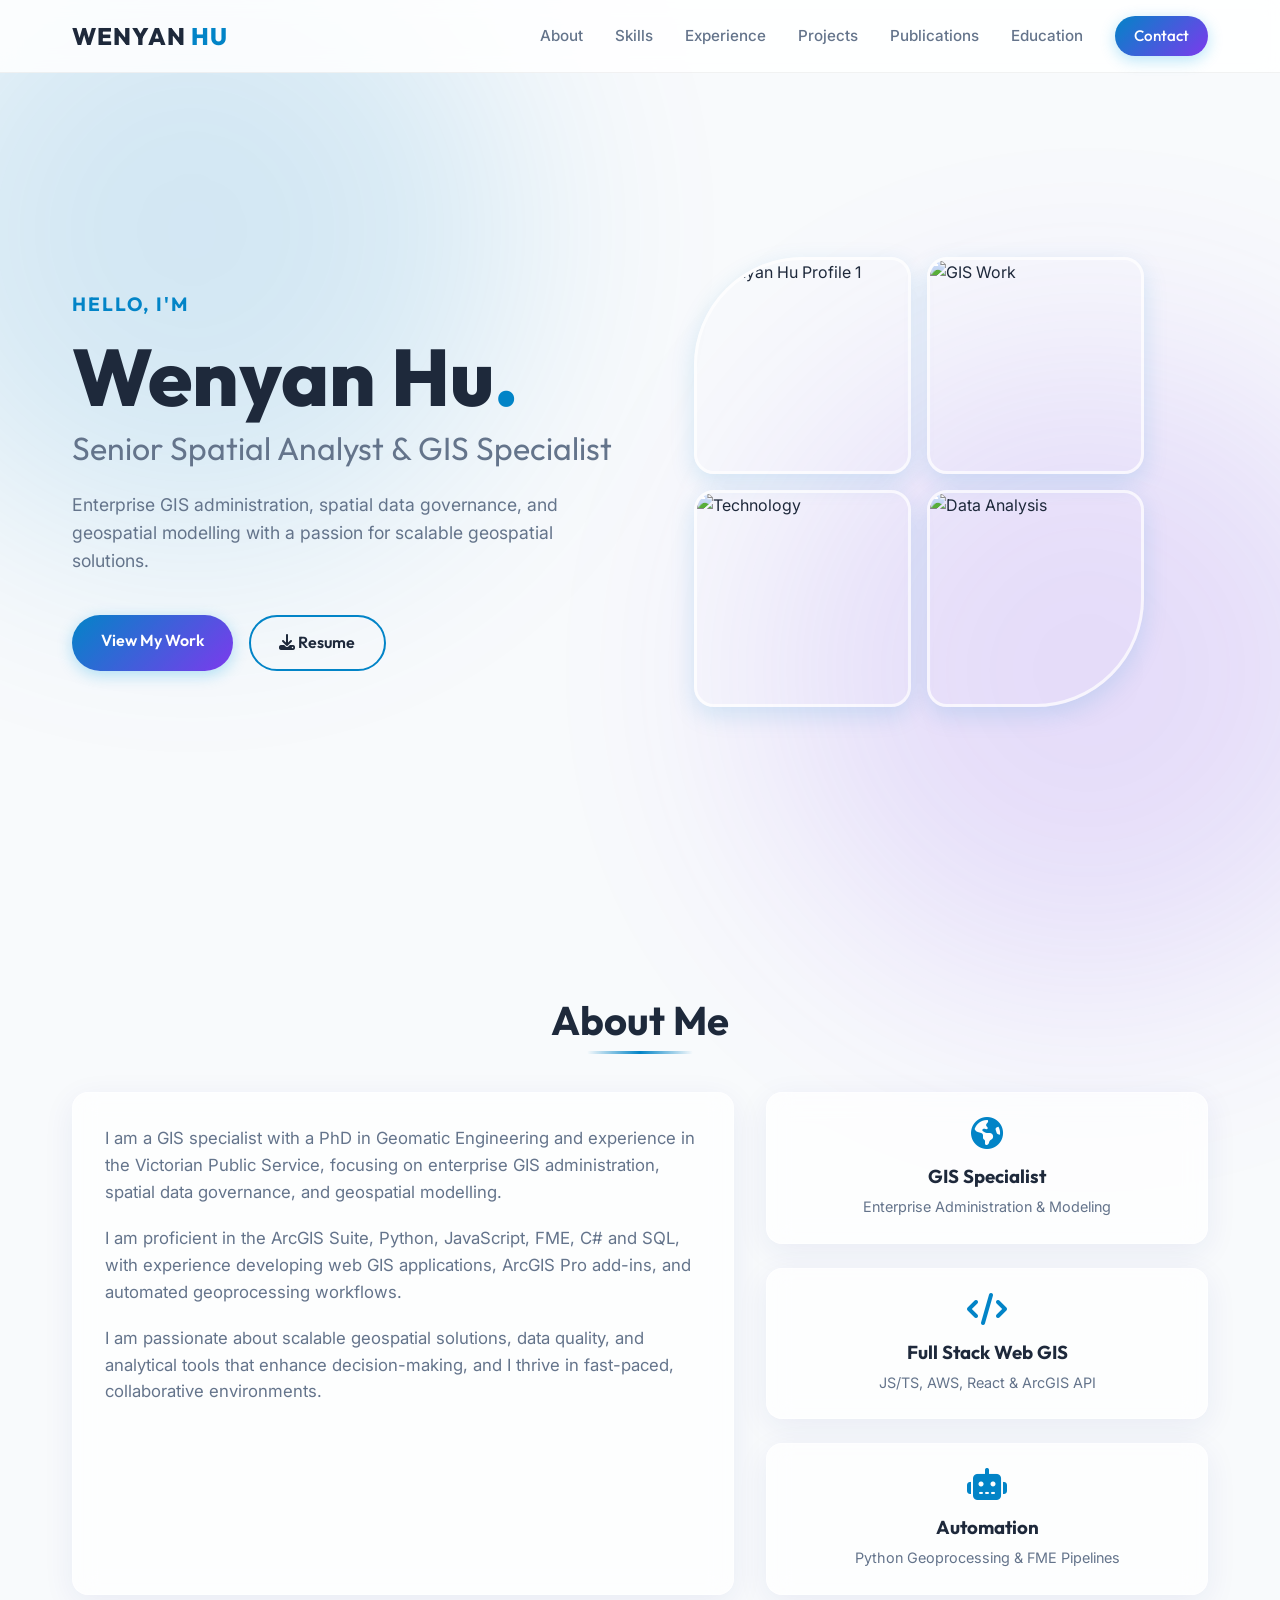
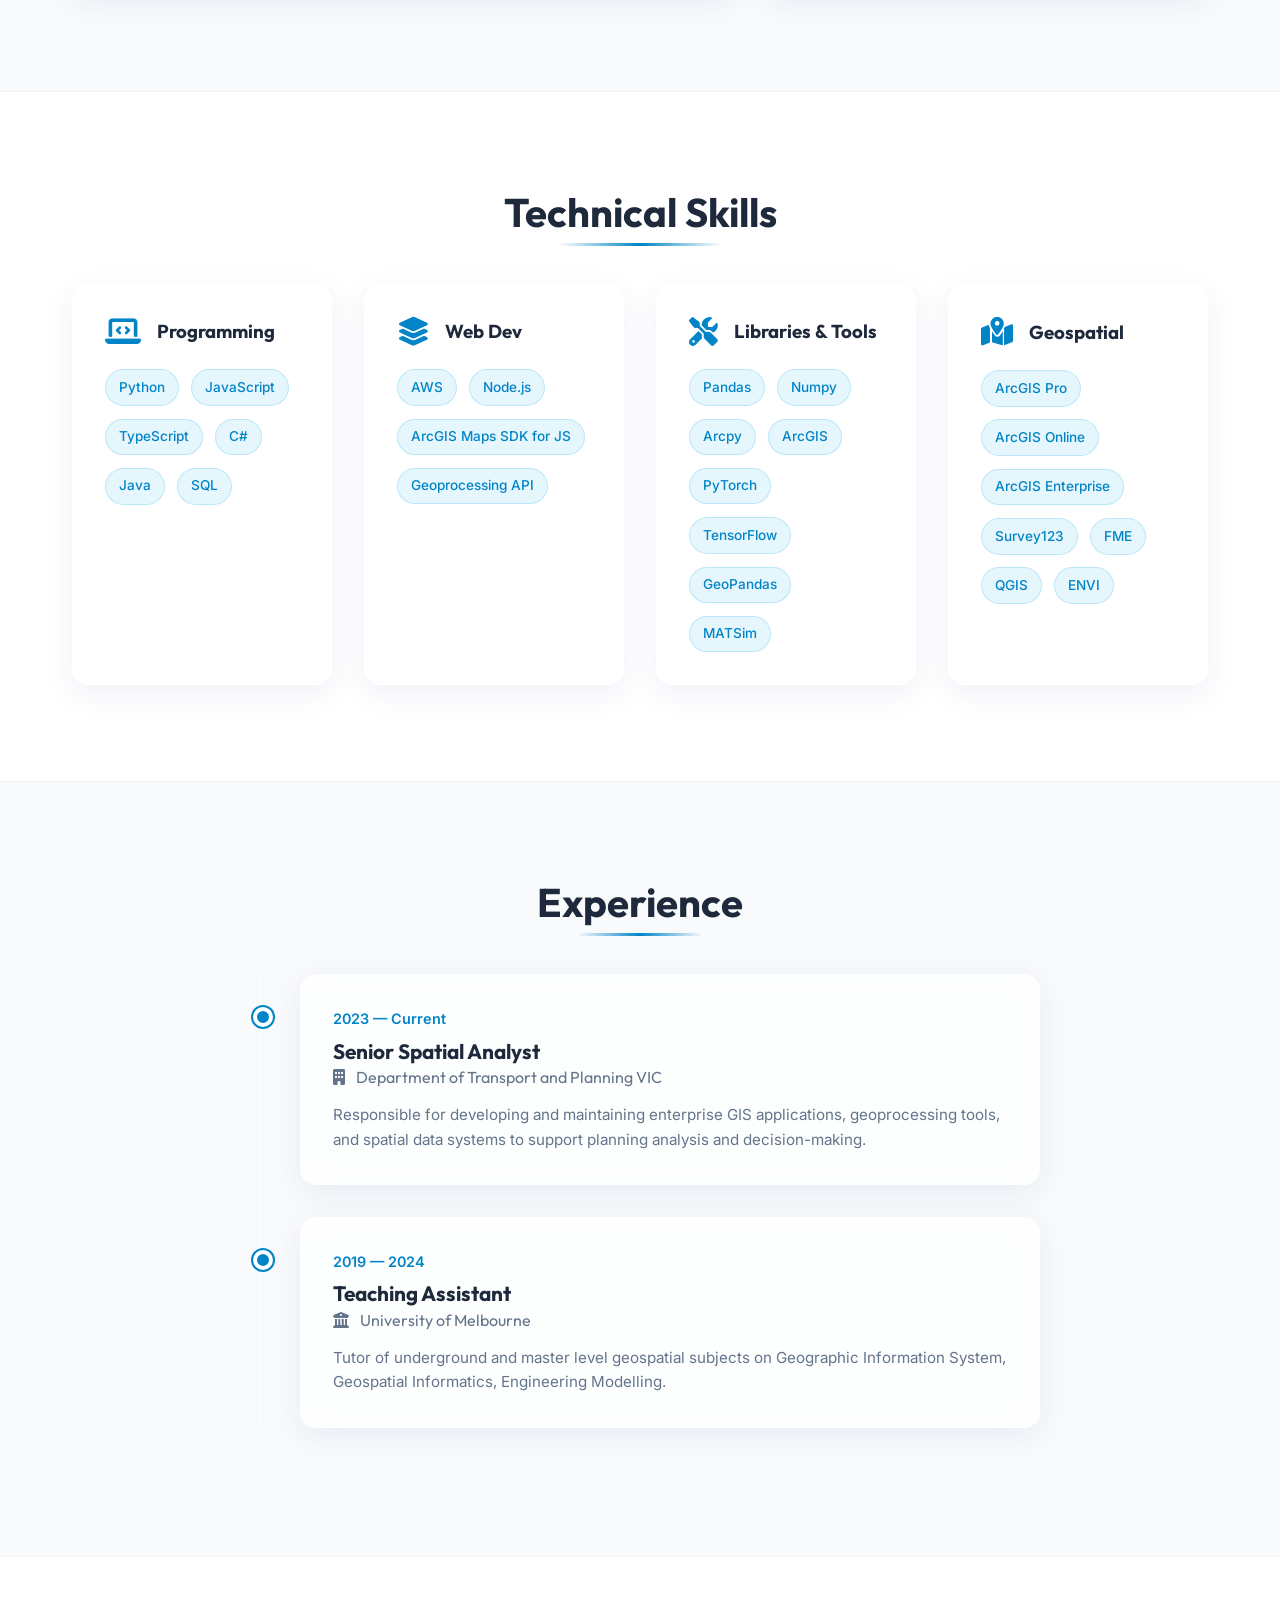
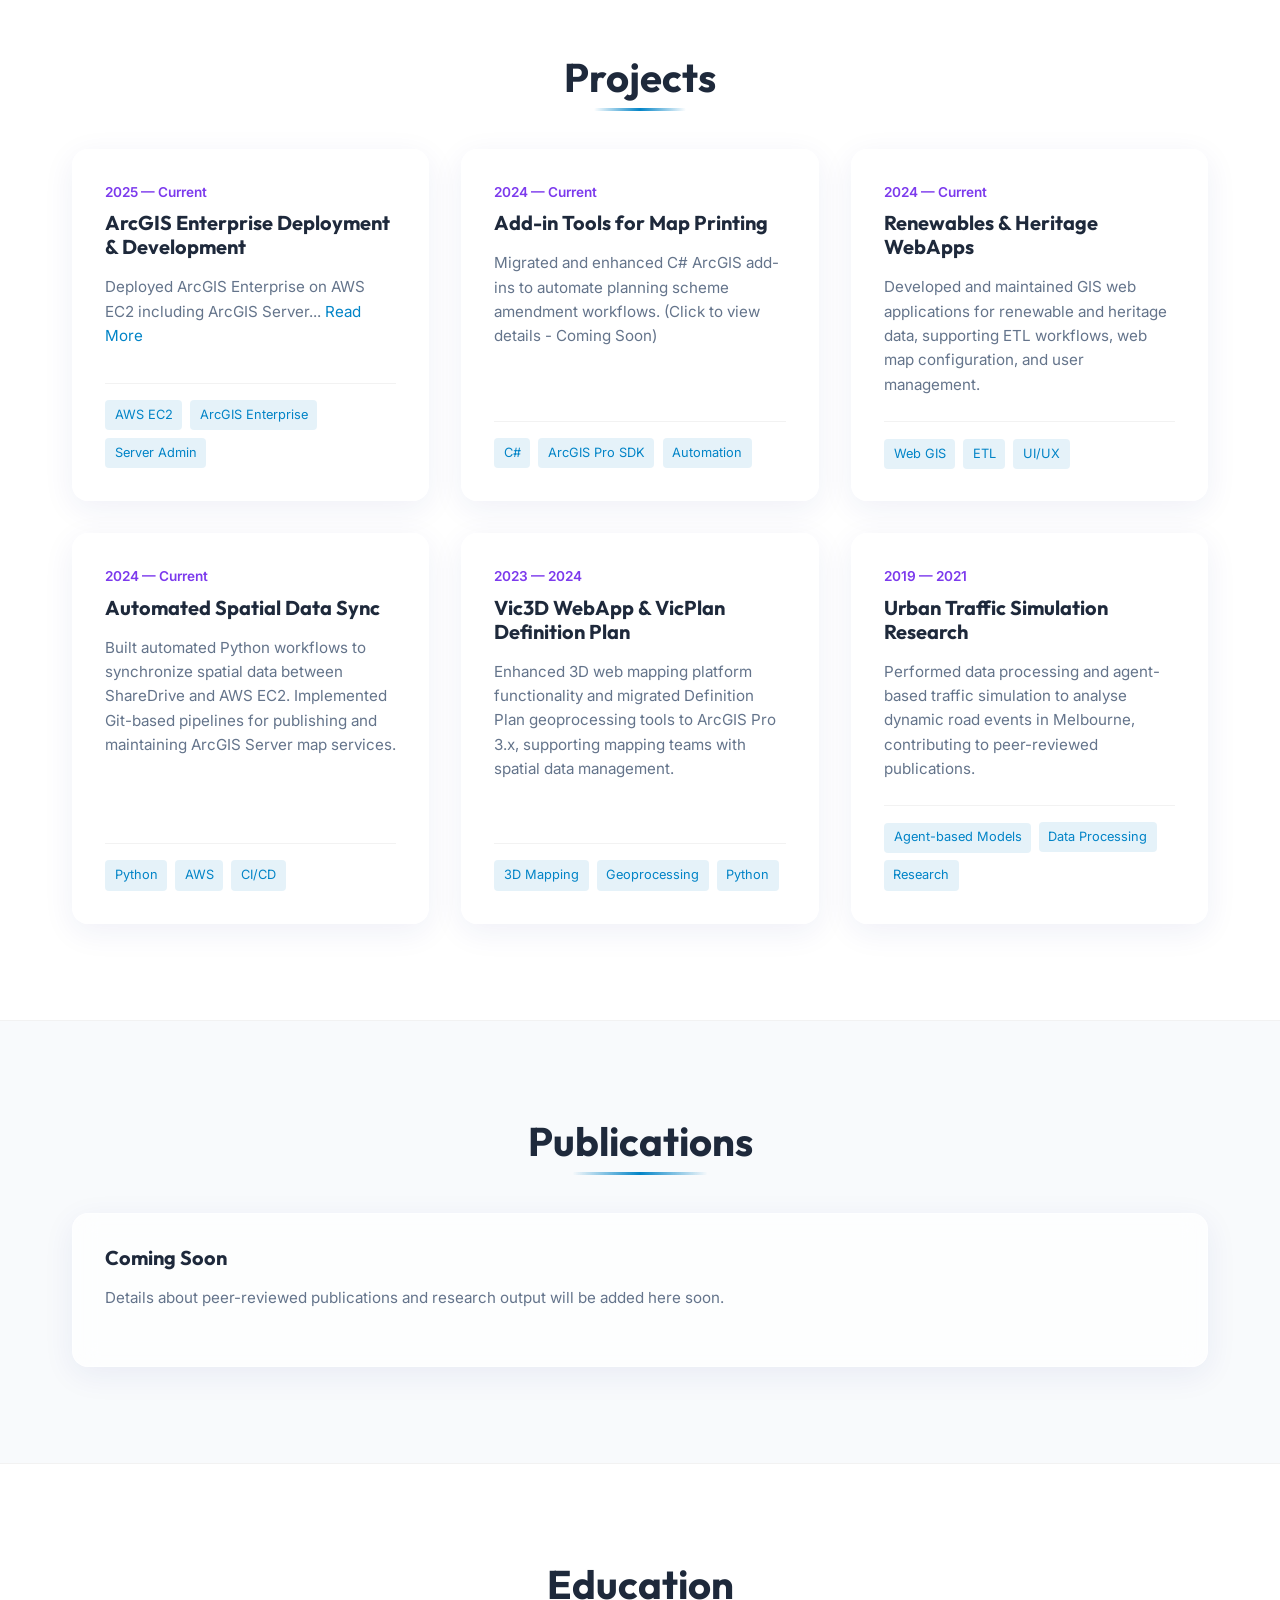
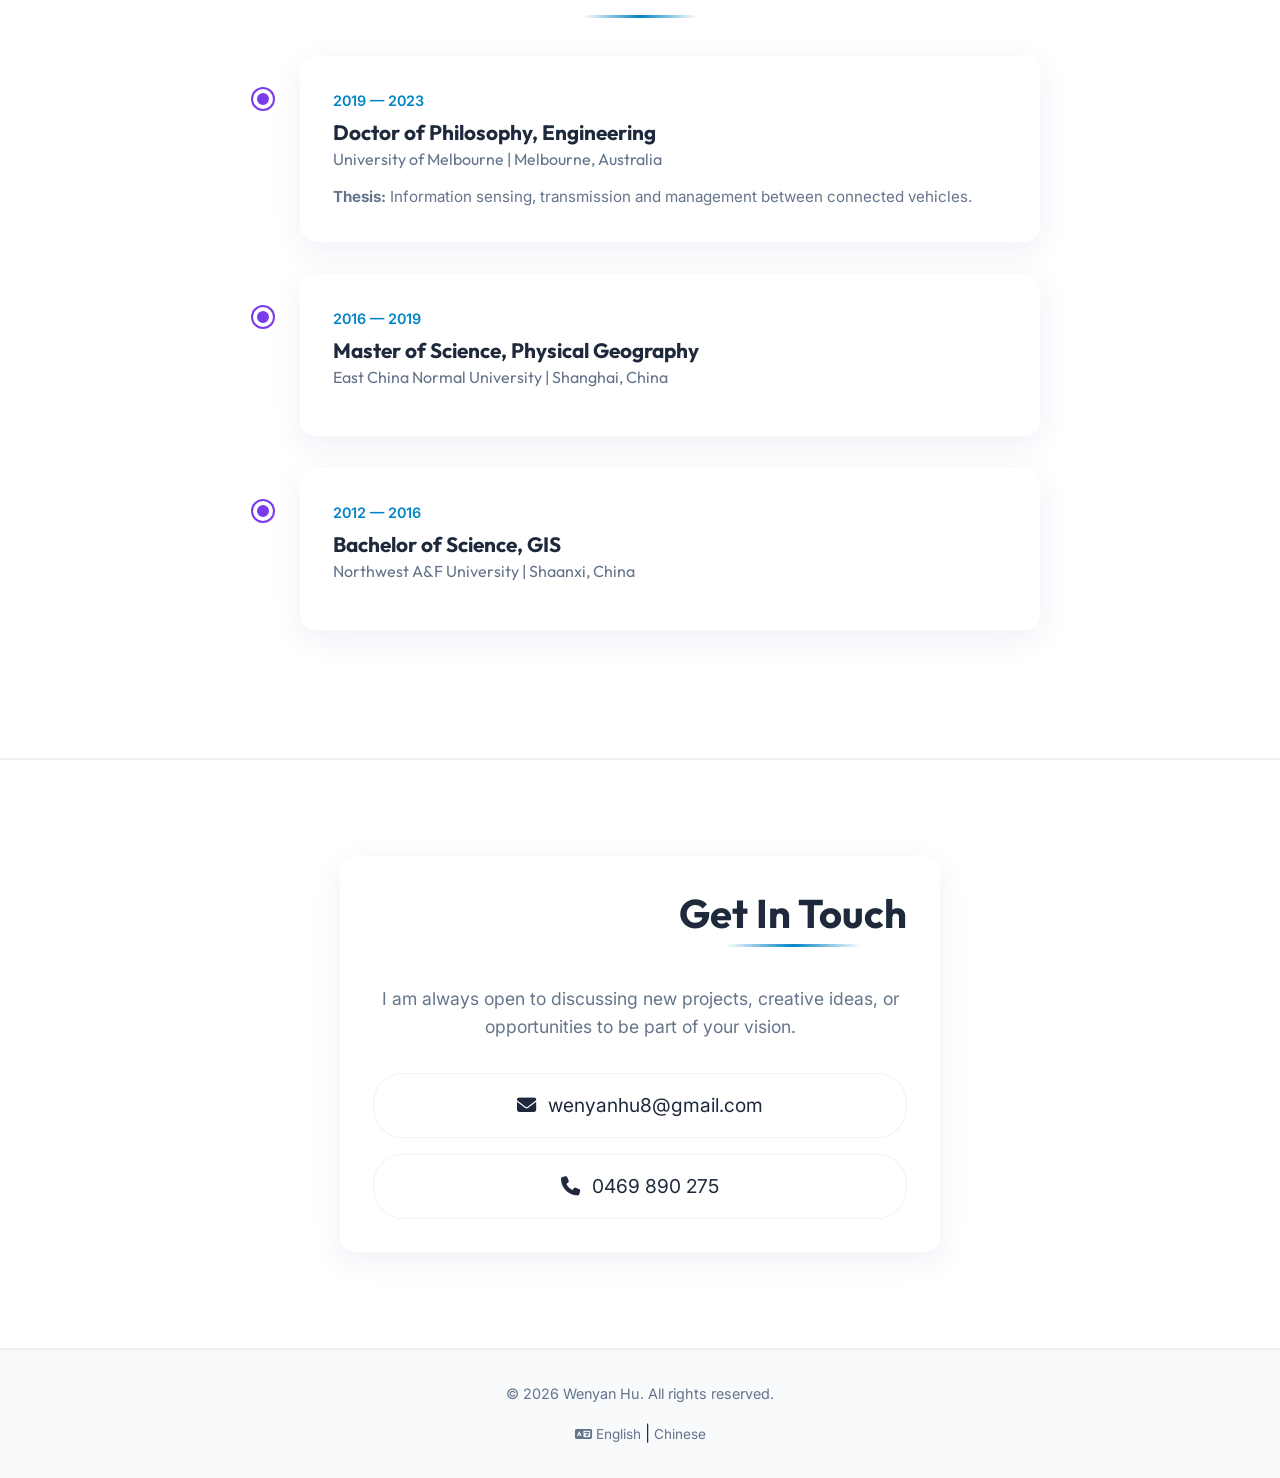
==== index.html @ 0773c2fa "update" ====
<!DOCTYPE html>
<html lang="en">

<head>
    <meta charset="UTF-8">
    <meta name="viewport" content="width=device-width, initial-scale=1.0">
    <title>Wenyan Hu | Senior Spatial Analyst & GIS Specialist</title>
    <meta name="description"
        content="Portfolio of Wenyan Hu, GIS Specialist, Senior Spatial Analyst, and Web GIS Developer.">

    <!-- Google Fonts -->
    <link rel="preconnect" href="https://fonts.googleapis.com">
    <link rel="preconnect" href="https://fonts.gstatic.com" crossorigin>
    <link
        href="https://fonts.googleapis.com/css2?family=Inter:wght@300;400;500;600&family=Outfit:wght@400;600;800&display=swap"
        rel="stylesheet">

    <!-- FontAwesome for Icons -->
    <link rel="stylesheet" href="https://cdnjs.cloudflare.com/ajax/libs/font-awesome/6.4.0/css/all.min.css">

    <!-- Custom CSS -->
    <link rel="stylesheet" href="style.css">
</head>

<body>

    <!-- Navigation -->
    <nav class="navbar">
        <div class="nav-content">
            <a href="#hero" class="logo">WENYAN <span>HU</span></a>
            <ul class="nav-links">
                <li><a href="#about">About</a></li>
                <li><a href="#skills">Skills</a></li>
                <li><a href="#experience">Experience</a></li>
                <li><a href="#projects">Projects</a></li>
                <li><a href="#publications">Publications</a></li>
                <li><a href="#education">Education</a></li>
                <li><a href="#contact" class="btn-primary">Contact</a></li>
            </ul>
            <div class="menu-toggle"><i class="fas fa-bars"></i></div>
        </div>
    </nav>

    <!-- Hero Section -->
    <section id="hero" class="hero fade-in">
        <div class="hero-content">
            <h3 class="greeting">Hello, I'm</h3>
            <h1 class="name">Wenyan Hu<span class="name-dot">.</span></h1>
            <h2 class="role">Senior Spatial Analyst &amp; GIS Specialist</h2>
            <p class="hero-desc">
                Enterprise GIS administration, spatial data governance, and geospatial modelling with a passion for
                scalable geospatial solutions.
            </p>
            <div class="hero-actions">
                <a href="#projects" class="btn-primary">View My Work</a>
                <a href="WENYAN_HU.pdf" class="btn-secondary" target="_blank" rel="noopener noreferrer">
                    <i class="fas fa-download"></i> Resume
                </a>
            </div>
        </div>
        <div class="hero-image-container">
            <div class="hero-collage">
                <img src="profile.png" alt="Wenyan Hu Profile 1" class="collage-img img-1">
                <img src="https://images.unsplash.com/photo-1543269865-cbf427effbad?q=60&w=600&auto=format&fit=crop" alt="GIS Work" class="collage-img img-2">
                <img src="https://images.unsplash.com/photo-1581091226825-a6a2a5aee158?q=60&w=600&auto=format&fit=crop" alt="Technology" class="collage-img img-3">
                <img src="https://images.unsplash.com/photo-1551288049-bebda4e38f71?q=60&w=600&auto=format&fit=crop" alt="Data Analysis" class="collage-img img-4">
            </div>
        </div>
        <div class="hero-shapes">
            <div class="shape shape-1"></div>
            <div class="shape shape-2"></div>
        </div>
    </section>

    <!-- About Section -->
    <section id="about" class="section animate-on-scroll">
        <div class="container">
            <h2 class="section-title">About Me</h2>
            <div class="about-grid">
                <div class="about-text glass-card">
                    <p>
                        I am a GIS specialist with a PhD in Geomatic Engineering and experience in the Victorian Public
                        Service, focusing on enterprise GIS administration, spatial data governance, and geospatial
                        modelling.
                    </p>
                    <p>
                        I am proficient in the ArcGIS Suite, Python, JavaScript, FME, C# and SQL, with experience
                        developing web GIS applications, ArcGIS Pro add-ins, and automated geoprocessing workflows.
                    </p>
                    <p>
                        I am passionate about scalable geospatial solutions, data quality, and analytical tools that
                        enhance decision-making, and I thrive in fast-paced, collaborative environments.
                    </p>
                </div>
                <div class="about-stats">
                    <div class="stat-card glass-card">
                        <i class="fas fa-globe-americas"></i>
                        <h3>GIS Specialist</h3>
                        <p>Enterprise Administration & Modeling</p>
                    </div>
                    <div class="stat-card glass-card">
                        <i class="fas fa-code"></i>
                        <h3>Full Stack Web GIS</h3>
                        <p>JS/TS, AWS, React & ArcGIS API</p>
                    </div>
                    <div class="stat-card glass-card">
                        <i class="fas fa-robot"></i>
                        <h3>Automation</h3>
                        <p>Python Geoprocessing & FME Pipelines</p>
                    </div>
                </div>
            </div>
        </div>
    </section>

    <!-- Skills Section -->
    <section id="skills" class="section alt-bg animate-on-scroll">
        <div class="container">
            <h2 class="section-title">Technical Skills</h2>
            <div class="skills-grid">

                <div class="skill-category glass-card">
                    <div class="skill-header">
                        <i class="fas fa-laptop-code"></i>
                        <h3>Programming</h3>
                    </div>
                    <div class="skill-tags">
                        <span class="tag">Python</span>
                        <span class="tag">JavaScript</span>
                        <span class="tag">TypeScript</span>
                        <span class="tag">C#</span>
                        <span class="tag">Java</span>
                        <span class="tag">SQL</span>
                    </div>
                </div>

                <div class="skill-category glass-card">
                    <div class="skill-header">
                        <i class="fas fa-layer-group"></i>
                        <h3>Web Dev</h3>
                    </div>
                    <div class="skill-tags">
                        <span class="tag">AWS</span>
                        <span class="tag">Node.js</span>
                        <span class="tag">ArcGIS Maps SDK for JS</span>
                        <span class="tag">Geoprocessing API</span>
                    </div>
                </div>

                <div class="skill-category glass-card">
                    <div class="skill-header">
                        <i class="fas fa-tools"></i>
                        <h3>Libraries & Tools</h3>
                    </div>
                    <div class="skill-tags">
                        <span class="tag">Pandas</span>
                        <span class="tag">Numpy</span>
                        <span class="tag">Arcpy</span>
                        <span class="tag">ArcGIS</span>
                        <span class="tag">PyTorch</span>
                        <span class="tag">TensorFlow</span>
                        <span class="tag">GeoPandas</span>
                        <span class="tag">MATSim</span>
                    </div>
                </div>

                <div class="skill-category glass-card">
                    <div class="skill-header">
                        <i class="fas fa-map-marked-alt"></i>
                        <h3>Geospatial</h3>
                    </div>
                    <div class="skill-tags">
                        <span class="tag">ArcGIS Pro</span>
                        <span class="tag">ArcGIS Online</span>
                        <span class="tag">ArcGIS Enterprise</span>
                        <span class="tag">Survey123</span>
                        <span class="tag">FME</span>
                        <span class="tag">QGIS</span>
                        <span class="tag">ENVI</span>
                    </div>
                </div>

            </div>
        </div>
    </section>

    <!-- Experience Section -->
    <section id="experience" class="section animate-on-scroll">
        <div class="container">
            <h2 class="section-title">Experience</h2>
            <div class="timeline">

                <div class="timeline-item glass-card">
                    <div class="timeline-dot"></div>
                    <div class="timeline-date">2023 — Current</div>
                    <div class="timeline-content">
                        <h3>Senior Spatial Analyst</h3>
                        <h4><i class="fas fa-building"></i> Department of Transport and Planning VIC</h4>
                        <p>Responsible for developing and maintaining enterprise GIS applications, geoprocessing tools,
                            and spatial data systems to support planning analysis and decision-making.</p>
                    </div>
                </div>

                <div class="timeline-item glass-card">
                    <div class="timeline-dot"></div>
                    <div class="timeline-date">2019 — 2024</div>
                    <div class="timeline-content">
                        <h3>Teaching Assistant</h3>
                        <h4><i class="fas fa-university"></i> University of Melbourne</h4>
                        <p>Tutor of underground and master level geospatial subjects on Geographic Information System,
                            Geospatial Informatics, Engineering Modelling.</p>
                    </div>
                </div>

            </div>
        </div>
    </section>

    <!-- Projects Section -->
    <section id="projects" class="section alt-bg animate-on-scroll">
        <div class="container">
            <h2 class="section-title">Projects</h2>
            <div class="projects-grid">

                <a href="project-arcgis.html" class="project-card glass-card" style="text-decoration: none;">
                    <div class="project-year">2025 — Current</div>
                    <h3>ArcGIS Enterprise Deployment & Development</h3>
                    <p>Deployed ArcGIS Enterprise on AWS EC2 including ArcGIS Server... <span style="color: var(--primary-color);">Read More</span></p>
                    <div class="project-tags">
                        <span>AWS EC2</span><span>ArcGIS Enterprise</span><span>Server Admin</span>
                    </div>
                </a>

                <div class="project-card glass-card">
                    <div class="project-year">2024 — Current</div>
                    <h3>Add-in Tools for Map Printing</h3>
                    <p>Migrated and enhanced C# ArcGIS add-ins to automate planning scheme amendment workflows. (Click to view details - Coming Soon)</p>
                    <div class="project-tags">
                        <span>C#</span><span>ArcGIS Pro SDK</span><span>Automation</span>
                    </div>
                </div>

                <div class="project-card glass-card">
                    <div class="project-year">2024 — Current</div>
                    <h3>Renewables & Heritage WebApps</h3>
                    <p>Developed and maintained GIS web applications for renewable and heritage data, supporting ETL
                        workflows, web map configuration, and user management.</p>
                    <div class="project-tags">
                        <span>Web GIS</span><span>ETL</span><span>UI/UX</span>
                    </div>
                </div>

                <div class="project-card glass-card">
                    <div class="project-year">2024 — Current</div>
                    <h3>Automated Spatial Data Sync</h3>
                    <p>Built automated Python workflows to synchronize spatial data between ShareDrive and AWS EC2.
                        Implemented Git-based pipelines for publishing and maintaining ArcGIS Server map services.</p>
                    <div class="project-tags">
                        <span>Python</span><span>AWS</span><span>CI/CD</span>
                    </div>
                </div>

                <div class="project-card glass-card">
                    <div class="project-year">2023 — 2024</div>
                    <h3>Vic3D WebApp & VicPlan Definition Plan</h3>
                    <p>Enhanced 3D web mapping platform functionality and migrated Definition Plan geoprocessing tools
                        to ArcGIS Pro 3.x, supporting mapping teams with spatial data management.</p>
                    <div class="project-tags">
                        <span>3D Mapping</span><span>Geoprocessing</span><span>Python</span>
                    </div>
                </div>

                <div class="project-card glass-card">
                    <div class="project-year">2019 — 2021</div>
                    <h3>Urban Traffic Simulation Research</h3>
                    <p>Performed data processing and agent-based traffic simulation to analyse dynamic road events in
                        Melbourne, contributing to peer-reviewed publications.</p>
                    <div class="project-tags">
                        <span>Agent-based Models</span><span>Data Processing</span><span>Research</span>
                    </div>
                </div>

            </div>
        </div>
    </section>

    <!-- Publications Section -->
    <section id="publications" class="section animate-on-scroll">
        <div class="container">
            <h2 class="section-title">Publications</h2>
            <div class="projects-grid">

                <div class="project-card glass-card">
                    <h3>Coming Soon</h3>
                    <p>Details about peer-reviewed publications and research output will be added here soon.</p>
                </div>

            </div>
        </div>
    </section>

    <!-- Education Section -->
    <section id="education" class="section alt-bg animate-on-scroll">
        <div class="container">
            <h2 class="section-title">Education</h2>
            <div class="timeline education-timeline">

                <div class="timeline-item glass-card">
                    <div class="timeline-dot alt"></div>
                    <div class="timeline-date">2019 — 2023</div>
                    <div class="timeline-content">
                        <h3>Doctor of Philosophy, Engineering</h3>
                        <h4>University of Melbourne <span>| Melbourne, Australia</span></h4>
                        <p><strong>Thesis:</strong> Information sensing, transmission and management between connected
                            vehicles.</p>
                    </div>
                </div>

                <div class="timeline-item glass-card">
                    <div class="timeline-dot alt"></div>
                    <div class="timeline-date">2016 — 2019</div>
                    <div class="timeline-content">
                        <h3>Master of Science, Physical Geography</h3>
                        <h4>East China Normal University <span>| Shanghai, China</span></h4>
                    </div>
                </div>

                <div class="timeline-item glass-card">
                    <div class="timeline-dot alt"></div>
                    <div class="timeline-date">2012 — 2016</div>
                    <div class="timeline-content">
                        <h3>Bachelor of Science, GIS</h3>
                        <h4>Northwest A&F University <span>| Shaanxi, China</span></h4>
                    </div>
                </div>

            </div>
        </div>
    </section>

    <!-- Contact Section -->
    <section id="contact" class="section alt-bg animate-on-scroll">
        <div class="container">
            <div class="contact-box glass-card text-center">
                <h2 class="section-title mb-sm">Get In Touch</h2>
                <p class="contact-desc">I am always open to discussing new projects, creative ideas, or opportunities to
                    be part of your vision.</p>
                <div class="contact-links">
                    <a href="mailto:wenyanhu8@gmail.com" class="contact-link">
                        <i class="fas fa-envelope"></i>
                        wenyanhu8@gmail.com
                    </a>
                    <a href="tel:0469890275" class="contact-link">
                        <i class="fas fa-phone"></i>
                        0469 890 275
                    </a>
                </div>
            </div>
        </div>
    </section>

    <!-- Footer -->
    <footer>
        <div class="container text-center">
            <p>&copy; <span id="year"></span> Wenyan Hu. All rights reserved.</p>
            <div class="languages mt-sm">
                <span><i class="fas fa-language"></i> English</span> | <span>Chinese</span>
            </div>
        </div>
    </footer>

    <!-- Custom JS -->
    <script src="script.js"></script>
</body>

</html>
---- style.css ----
:root {
    /* Color Palette - Light Theme */
    --bg-color: #f8fafc; /* Very light slate */
    --bg-color-alt: #ffffff; /* Pure white */
    --text-color: #1e293b; /* Dark slate */
    --text-muted: #64748b; /* Slate grey */
    --primary-color: #0284c7; /* Sky blue (slightly darker for contrast) */
    --primary-hover: #0369a1;
    --accent-color: #7c3aed; /* Vibrant purple */
    
    /* Typography */
    --font-sans: 'Inter', system-ui, -apple-system, sans-serif;
    --font-heading: 'Outfit', sans-serif;
    
    /* Layout */
    --max-width: 1200px;
    --section-spacing: 6rem;
    --border-radius: 16px;
    
    /* Glassmorphism - Adjusted for light mode */
    --glass-bg: rgba(255, 255, 255, 0.7);
    --glass-border: rgba(255, 255, 255, 0.5);
    --glass-shadow: 0 8px 32px 0 rgba(31, 38, 135, 0.07);
}

* {
    margin: 0;
    padding: 0;
    box-sizing: border-box;
}

html {
    scroll-behavior: smooth;
}

body {
    background-color: var(--bg-color);
    color: var(--text-color);
    font-family: var(--font-sans);
    line-height: 1.6;
    overflow-x: hidden;
    position: relative;
}

/* Gradient Background blobs */
body::before, body::after {
    content: '';
    position: fixed;
    width: 50vw;
    height: 50vw;
    border-radius: 50%;
    z-index: -1;
    filter: blur(120px);
    opacity: 0.15;
    pointer-events: none;
}
body::before {
    top: -10%;
    left: -10%;
    background: var(--primary-color);
}
body::after {
    bottom: -10%;
    right: -10%;
    background: var(--accent-color);
}

h1, h2, h3, h4, h5, h6 {
    font-family: var(--font-heading);
    line-height: 1.2;
}

a {
    color: var(--primary-color);
    text-decoration: none;
    transition: color 0.3s ease;
}
a:hover {
    color: var(--primary-hover);
}

ul {
    list-style: none;
}

.container {
    max-width: var(--max-width);
    margin: 0 auto;
    padding: 0 2rem;
}

.section {
    padding: var(--section-spacing) 0;
}
.alt-bg {
    background-color: var(--bg-color-alt);
    border-top: 1px solid rgba(0,0,0,0.05);
    border-bottom: 1px solid rgba(0,0,0,0.05);
}

.text-center { text-align: center; }
.mb-sm { margin-bottom: 1rem; }
.mt-sm { margin-top: 1rem; }

/* typography helpers */
.section-title {
    font-size: 2.5rem;
    margin-bottom: 3rem;
    text-align: center;
    position: relative;
    display: inline-block;
    left: 50%;
    transform: translateX(-50%);
}
.section-title::after {
    content: '';
    position: absolute;
    bottom: -10px;
    left: 20%;
    width: 60%;
    height: 3px;
    background: linear-gradient(90deg, transparent, var(--primary-color), transparent);
    border-radius: 2px;
}

/* Glass Card */
.glass-card {
    background: var(--glass-bg);
    backdrop-filter: blur(12px);
    -webkit-backdrop-filter: blur(12px);
    border: 1px solid var(--glass-border);
    border-radius: var(--border-radius);
    padding: 2rem;
    box-shadow: var(--glass-shadow);
    transition: transform 0.3s ease, box-shadow 0.3s ease, border-color 0.3s ease;
}
.glass-card:hover {
    transform: translateY(-5px);
    border-color: rgba(255, 255, 255, 0.8);
    box-shadow: 0 12px 40px 0 rgba(31, 38, 135, 0.12);
}

/* Buttons */
.btn-primary, .btn-secondary {
    display: inline-block;
    padding: 0.8rem 1.8rem;
    border-radius: 30px;
    font-weight: 600;
    transition: all 0.3s ease;
    cursor: pointer;
    font-family: var(--font-heading);
}

.btn-primary {
    background: linear-gradient(135deg, var(--primary-color), var(--accent-color));
    color: #fff;
    border: none;
    box-shadow: 0 4px 15px rgba(14, 165, 233, 0.3);
}
.btn-primary:hover {
    transform: translateY(-2px);
    box-shadow: 0 6px 20px rgba(14, 165, 233, 0.5);
    color: #fff;
}

.btn-secondary {
    background: transparent;
    color: var(--text-color);
    border: 2px solid var(--primary-color);
}
.btn-secondary:hover {
    background: var(--primary-color);
    color: #ffffff;
}

/* Navigation */
.navbar {
    position: fixed;
    top: 0;
    width: 100%;
    z-index: 1000;
    background: rgba(255, 255, 255, 0.85);
    backdrop-filter: blur(10px);
    -webkit-backdrop-filter: blur(10px);
    border-bottom: 1px solid rgba(0,0,0,0.05);
    transition: all 0.3s ease;
}
.nav-content {
    max-width: var(--max-width);
    margin: 0 auto;
    padding: 1rem 2rem;
    display: flex;
    justify-content: space-between;
    align-items: center;
}
.logo {
    font-family: var(--font-heading);
    font-weight: 800;
    font-size: 1.5rem;
    color: var(--text-color);
    letter-spacing: 1px;
}
.logo span {
    color: var(--primary-color);
}
.nav-links {
    display: flex;
    gap: 2rem;
    align-items: center;
}
.nav-links a {
    color: var(--text-muted);
    font-weight: 500;
    font-size: 0.95rem;
}
.nav-links a:hover {
    color: var(--text-color);
}
.nav-links .btn-primary {
    color: #fff;
    padding: 0.5rem 1.2rem;
}
.menu-toggle {
    display: none;
    font-size: 1.5rem;
    color: var(--text-color);
    cursor: pointer;
}

/* Hero Section */
.hero {
    min-height: 100vh;
    display: flex;
    align-items: center;
    justify-content: space-between;
    position: relative;
    padding: 6rem 2rem 2rem;
    max-width: var(--max-width);
    margin: 0 auto;
    gap: 4rem;
}
.hero-content {
    flex: 1.2;
    z-index: 2;
}
.hero-image-container {
    flex: 1;
    display: flex;
    justify-content: center;
    align-items: center;
    z-index: 2;
    width: 100%;
    max-width: 450px;
}
.hero-collage {
    display: grid;
    grid-template-columns: 1fr 1fr;
    grid-template-rows: 1fr 1fr;
    gap: 1rem;
    width: 100%;
    aspect-ratio: 1 / 1;
}
.collage-img {
    width: 100%;
    height: 100%;
    object-fit: cover;
    border-radius: 20px;
    border: 3px solid var(--glass-bg);
    box-shadow: 0 8px 24px rgba(2, 132, 199, 0.15);
    transition: transform 0.3s ease, box-shadow 0.3s ease;
}
.collage-img:hover {
    transform: scale(1.05);
    box-shadow: 0 12px 32px rgba(2, 132, 199, 0.3);
    z-index: 10;
}
.img-1 { border-top-left-radius: 50%; }
.img-4 { border-bottom-right-radius: 50%; }
.greeting {
    color: var(--primary-color);
    font-size: 1.2rem;
    margin-bottom: 1rem;
    letter-spacing: 2px;
    text-transform: uppercase;
}
.name {
    font-size: 5rem;
    font-weight: 800;
    margin-bottom: 0.5rem;
    color: var(--text-color); /* Changed from white to text color */
    line-height: 1.1;
}
.name .name-dot {
    color: var(--primary-color);
}
.role {
    font-size: 2rem;
    color: var(--text-muted);
    margin-bottom: 1.5rem;
    font-weight: 400;
}
.hero-desc {
    font-size: 1.1rem;
    color: var(--text-muted);
    margin-bottom: 2.5rem;
    max-width: 600px;
}
.hero-actions {
    display: flex;
    gap: 1rem;
}

/* About Section */
.about-grid {
    display: grid;
    grid-template-columns: 3fr 2fr;
    gap: 2rem;
}
.about-text p {
    margin-bottom: 1.2rem;
    font-size: 1.05rem;
    color: var(--text-muted);
}
.about-stats {
    display: flex;
    flex-direction: column;
    gap: 1.5rem;
}
.stat-card {
    text-align: center;
    padding: 1.5rem;
}
.stat-card i {
    font-size: 2rem;
    color: var(--primary-color);
    margin-bottom: 1rem;
}
.stat-card h3 {
    margin-bottom: 0.5rem;
    color: var(--text-color);
}
.stat-card p {
    font-size: 0.9rem;
    color: var(--text-muted);
}

/* Skills Section */
.skills-grid {
    display: grid;
    grid-template-columns: repeat(auto-fit, minmax(250px, 1fr));
    gap: 2rem;
}
.skill-category {
    padding: 2rem;
}
.skill-header {
    display: flex;
    align-items: center;
    gap: 1rem;
    margin-bottom: 1.5rem;
}
.skill-header i {
    font-size: 1.8rem;
    color: var(--primary-color);
}
.skill-tags {
    display: flex;
    flex-wrap: wrap;
    gap: 0.8rem;
}
.tag {
    background: rgba(14, 165, 233, 0.1);
    color: var(--primary-color);
    border: 1px solid rgba(14, 165, 233, 0.2);
    padding: 0.4rem 0.8rem;
    border-radius: 20px;
    font-size: 0.85rem;
    font-weight: 500;
}

/* Experience & Education Timeline */
.timeline {
    position: relative;
    max-width: 800px;
    margin: 0 auto;
}
.timeline::before {
    content: '';
    position: absolute;
    top: 0;
    bottom: 0;
    left: 20px;
    width: 2px;
    background: var(--glass-border);
}
.timeline-item {
    position: relative;
    margin-left: 60px;
    margin-bottom: 2rem;
    padding: 2rem;
}
.timeline-dot {
    position: absolute;
    top: 2rem;
    left: -48px;
    width: 20px;
    height: 20px;
    border-radius: 50%;
    background: var(--primary-color);
    border: 4px solid #fff;
    box-shadow: 0 0 0 2px var(--primary-color);
    z-index: 10;
}
.timeline-dot.alt {
    background: var(--accent-color);
    box-shadow: 0 0 0 2px var(--accent-color);
}
.timeline-date {
    font-size: 0.9rem;
    color: var(--primary-color);
    font-weight: 600;
    margin-bottom: 0.5rem;
}
.timeline-content h3 {
    font-size: 1.3rem;
    color: var(--text-color);
    margin-bottom: 0.3rem;
}
.timeline-content h4 {
    font-size: 1rem;
    color: var(--text-muted);
    font-weight: 400;
    margin-bottom: 1rem;
}
.timeline-content h4 i {
    margin-right: 0.5rem;
}
.timeline-content p {
    color: var(--text-muted);
    font-size: 0.95rem;
}

/* Projects Section */
.projects-grid {
    display: grid;
    grid-template-columns: repeat(auto-fit, minmax(320px, 1fr));
    gap: 2rem;
}
.project-card {
    display: flex;
    flex-direction: column;
}
.project-year {
    font-size: 0.85rem;
    color: var(--accent-color);
    font-weight: 600;
    margin-bottom: 0.5rem;
}
.project-card h3 {
    font-size: 1.25rem;
    color: var(--text-color);
    margin-bottom: 1rem;
}
.project-card p {
    color: var(--text-muted);
    font-size: 0.95rem;
    margin-bottom: 1.5rem;
    flex-grow: 1;
}
.project-tags {
    display: flex;
    flex-wrap: wrap;
    gap: 0.5rem;
    border-top: 1px solid rgba(0,0,0,0.05);
    padding-top: 1rem;
}
.project-tags span {
    font-size: 0.8rem;
    color: var(--primary-color);
    background: rgba(2, 132, 199, 0.1);
    padding: 0.3rem 0.6rem;
    border-radius: 4px;
}

/* Contact Section */
.contact-box {
    max-width: 600px;
    margin: 0 auto;
}
.contact-desc {
    color: var(--text-muted);
    margin-bottom: 2rem;
    font-size: 1.1rem;
}
.contact-links {
    display: flex;
    flex-direction: column;
    gap: 1rem;
    align-items: center;
}
.contact-link {
    display: flex;
    align-items: center;
    gap: 0.8rem;
    font-size: 1.2rem;
    color: var(--text-color);
    background: var(--glass-bg);
    padding: 1rem 2rem;
    border-radius: 30px;
    border: 1px solid rgba(0,0,0,0.05);
    transition: all 0.3s ease;
    width: 100%;
    justify-content: center;
}
.contact-link:hover {
    background: rgba(2, 132, 199, 0.1);
    border-color: var(--primary-color);
    color: var(--primary-color);
}

/* Footer */
footer {
    padding: 2rem 0;
    border-top: 1px solid rgba(0,0,0,0.05);
}
footer p {
    color: var(--text-muted);
    font-size: 0.9rem;
}
.languages span {
    color: var(--text-muted);
    font-size: 0.85rem;
}

/* Animations & Utilities */
.animate-on-scroll {
    opacity: 0;
    transform: translateY(30px);
    transition: opacity 0.8s ease-out, transform 0.8s ease-out;
}
.animate-on-scroll.visible {
    opacity: 1;
    transform: translateY(0);
}

/* Responsive */
@media (max-width: 900px) {
    .about-grid {
        grid-template-columns: 1fr;
    }
    .hero {
        flex-direction: column-reverse;
        justify-content: center;
        text-align: center;
        gap: 2rem;
        padding-top: 8rem;
    }
    .hero-actions {
        justify-content: center;
    }
    .hero-image-container {
        max-width: 300px;
    }
}

@media (max-width: 768px) {
    .name {
        font-size: 3.5rem;
    }
    .role {
        font-size: 1.5rem;
    }
    .nav-links {
        display: none; /* simple mobile hide for now, can implement toggle in JS */
        flex-direction: column;
        position: absolute;
        top: 70px;
        left: 0;
        width: 100%;
        background: var(--bg-color-alt);
        padding: 2rem;
        border-bottom: 1px solid rgba(0,0,0,0.05);
        box-shadow: 0 10px 20px rgba(0,0,0,0.05);
    }
    .nav-links.active {
        display: flex;
    }
    .menu-toggle {
        display: block;
    }
    .timeline::before {
        left: 0;
    }
    .timeline-dot {
        left: -28px;
    }
    .timeline-item {
        margin-left: 20px;
        padding: 1.5rem;
    }
}
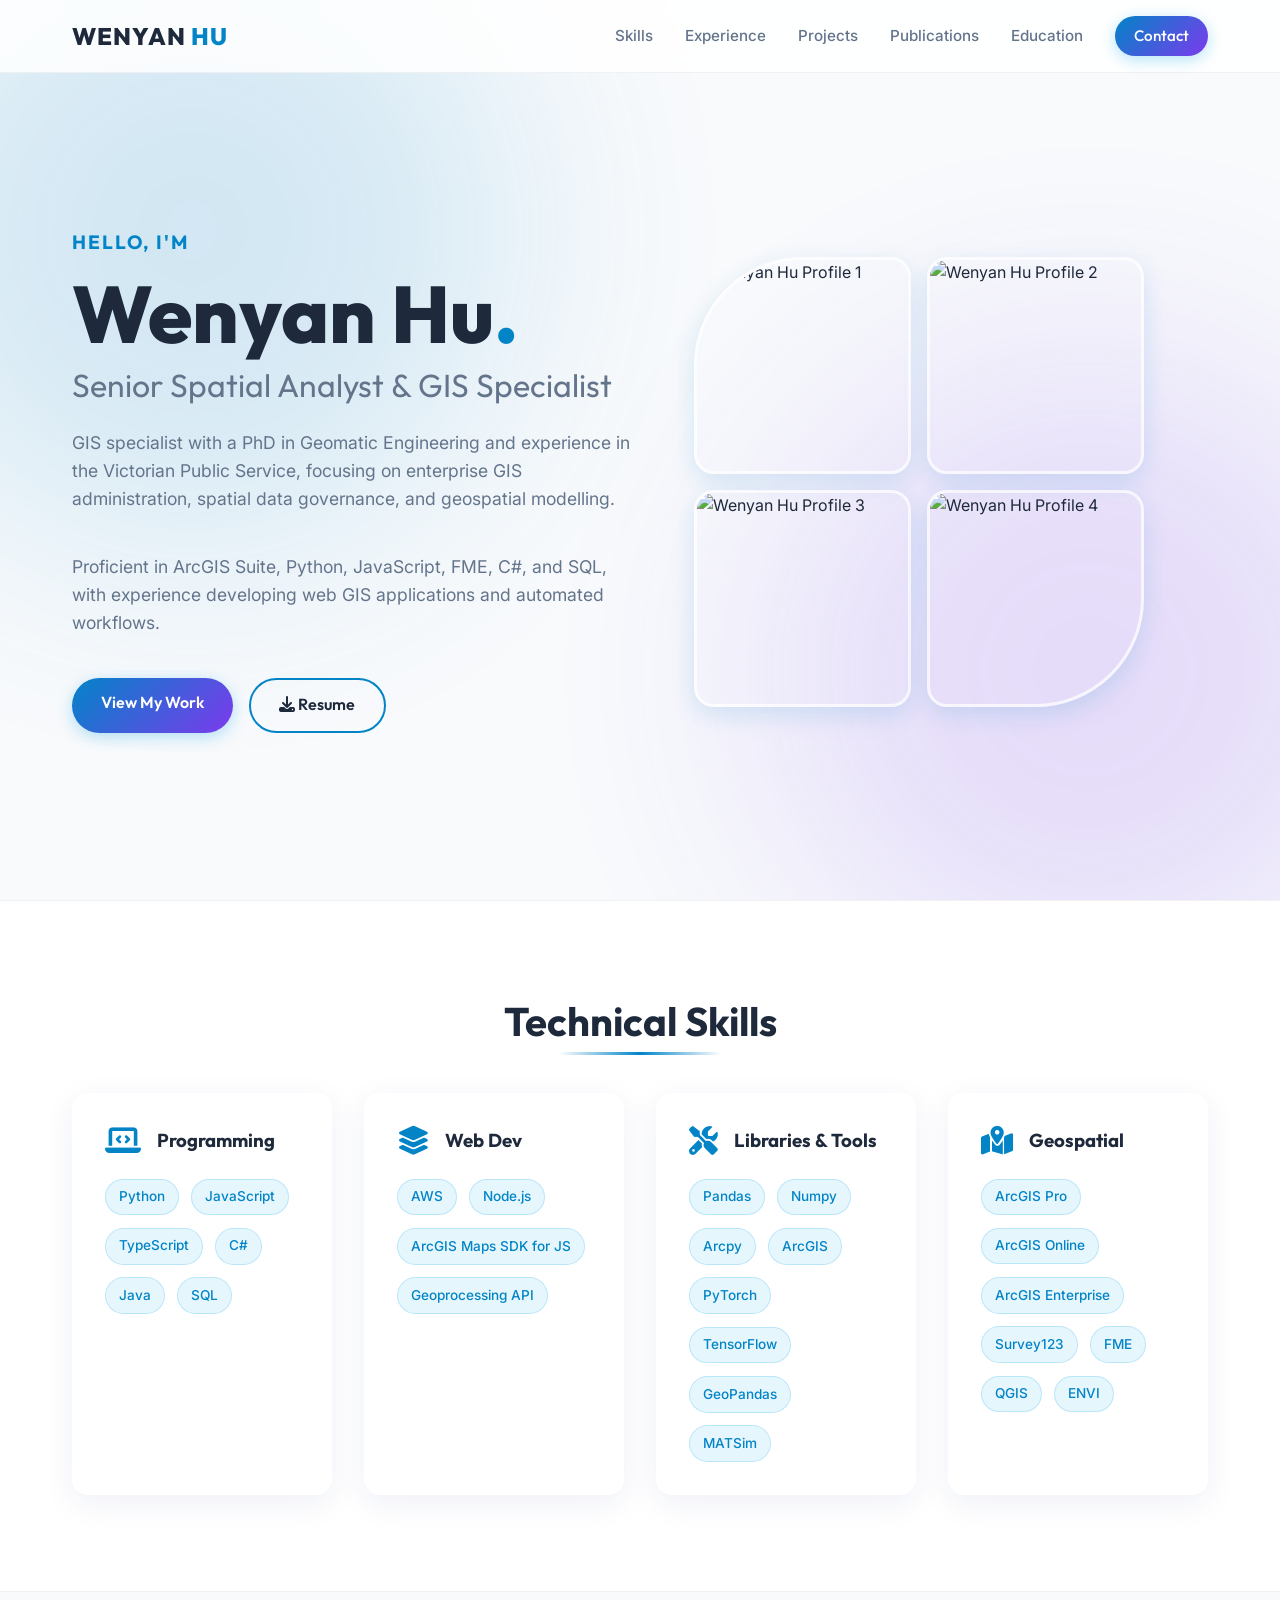
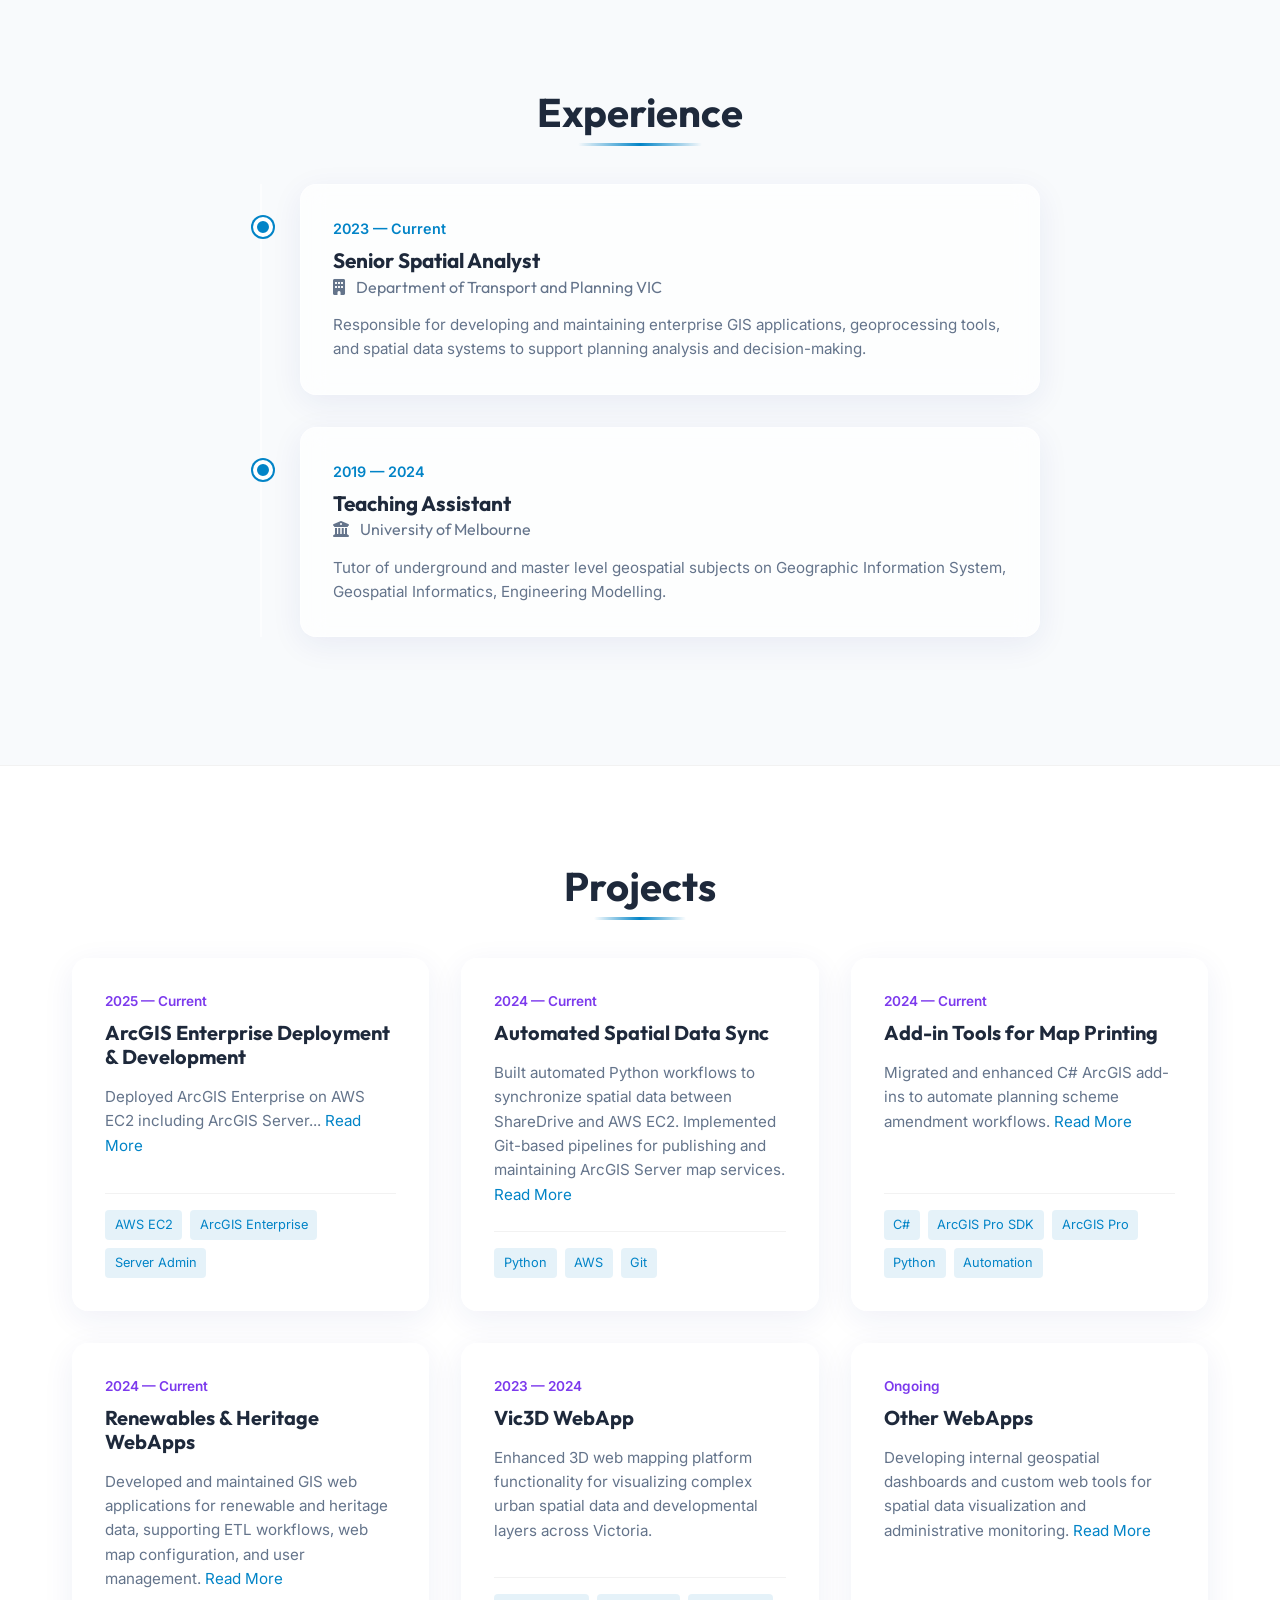
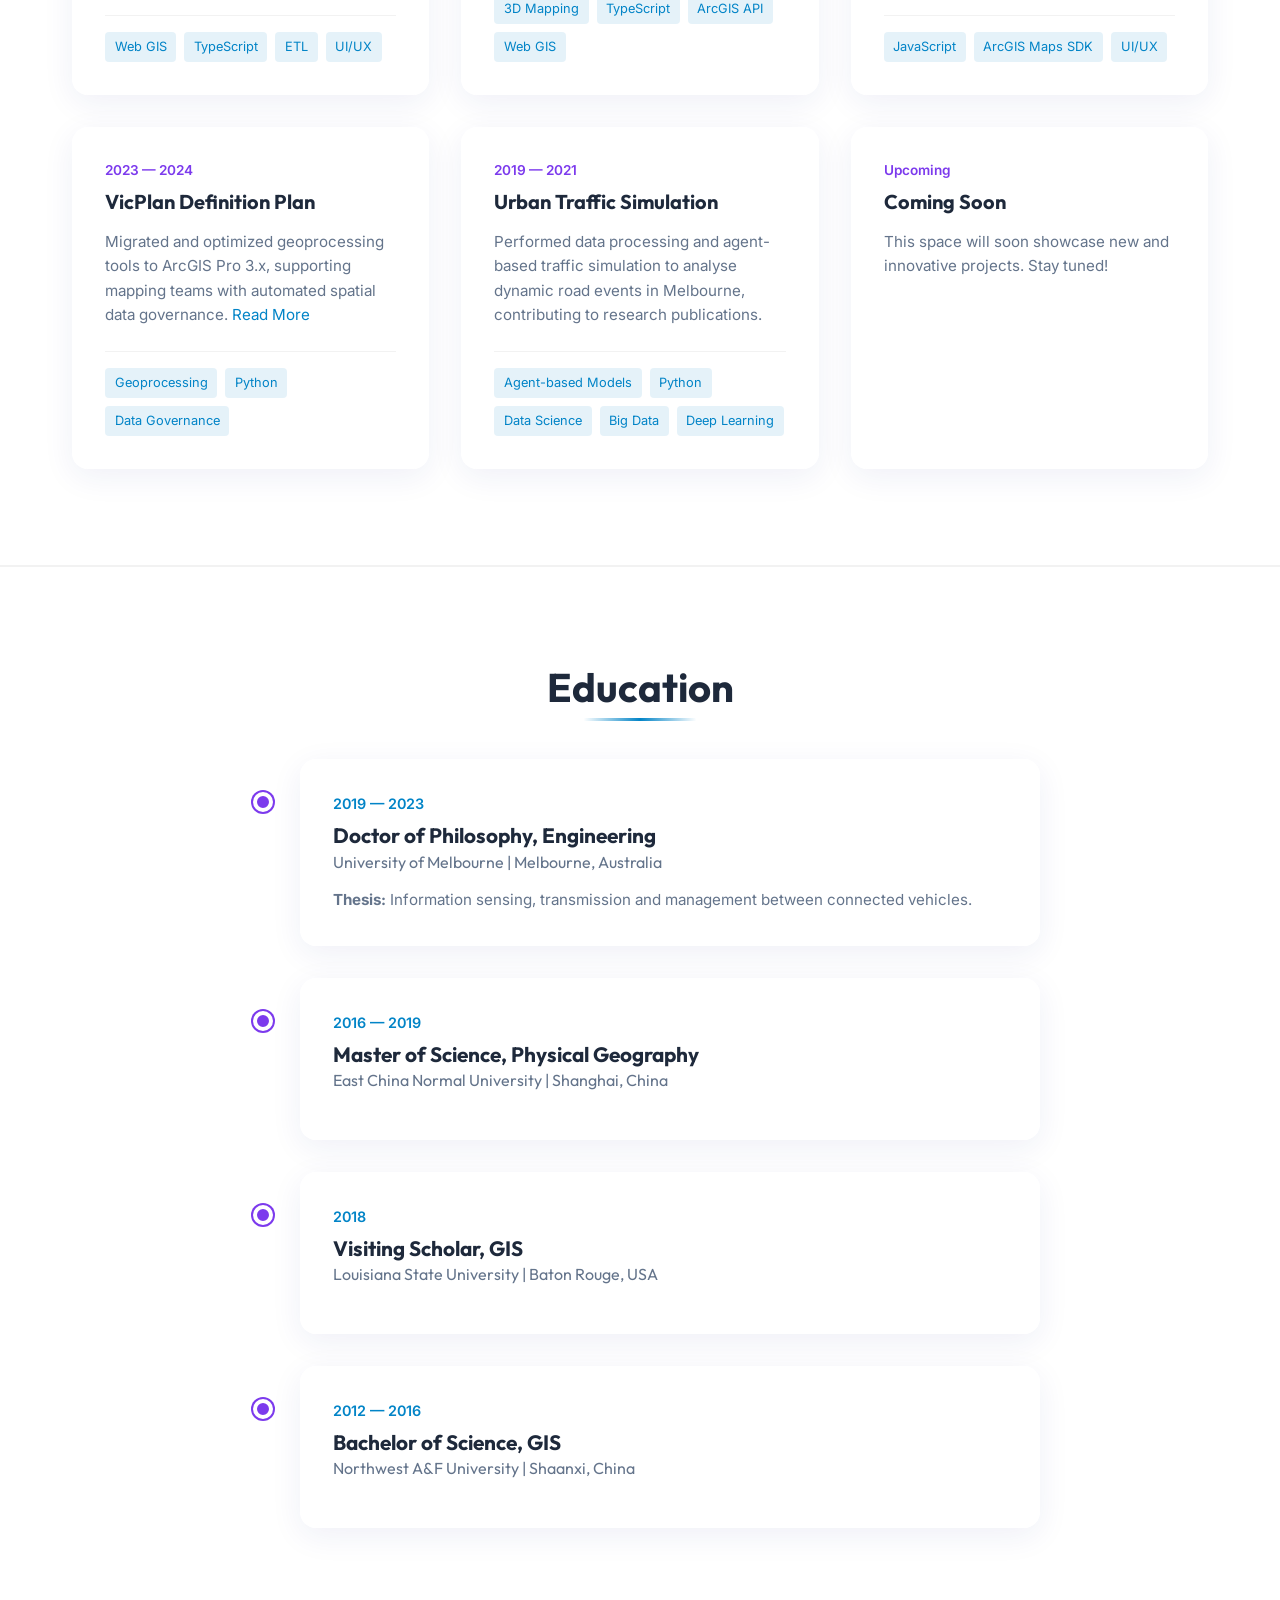
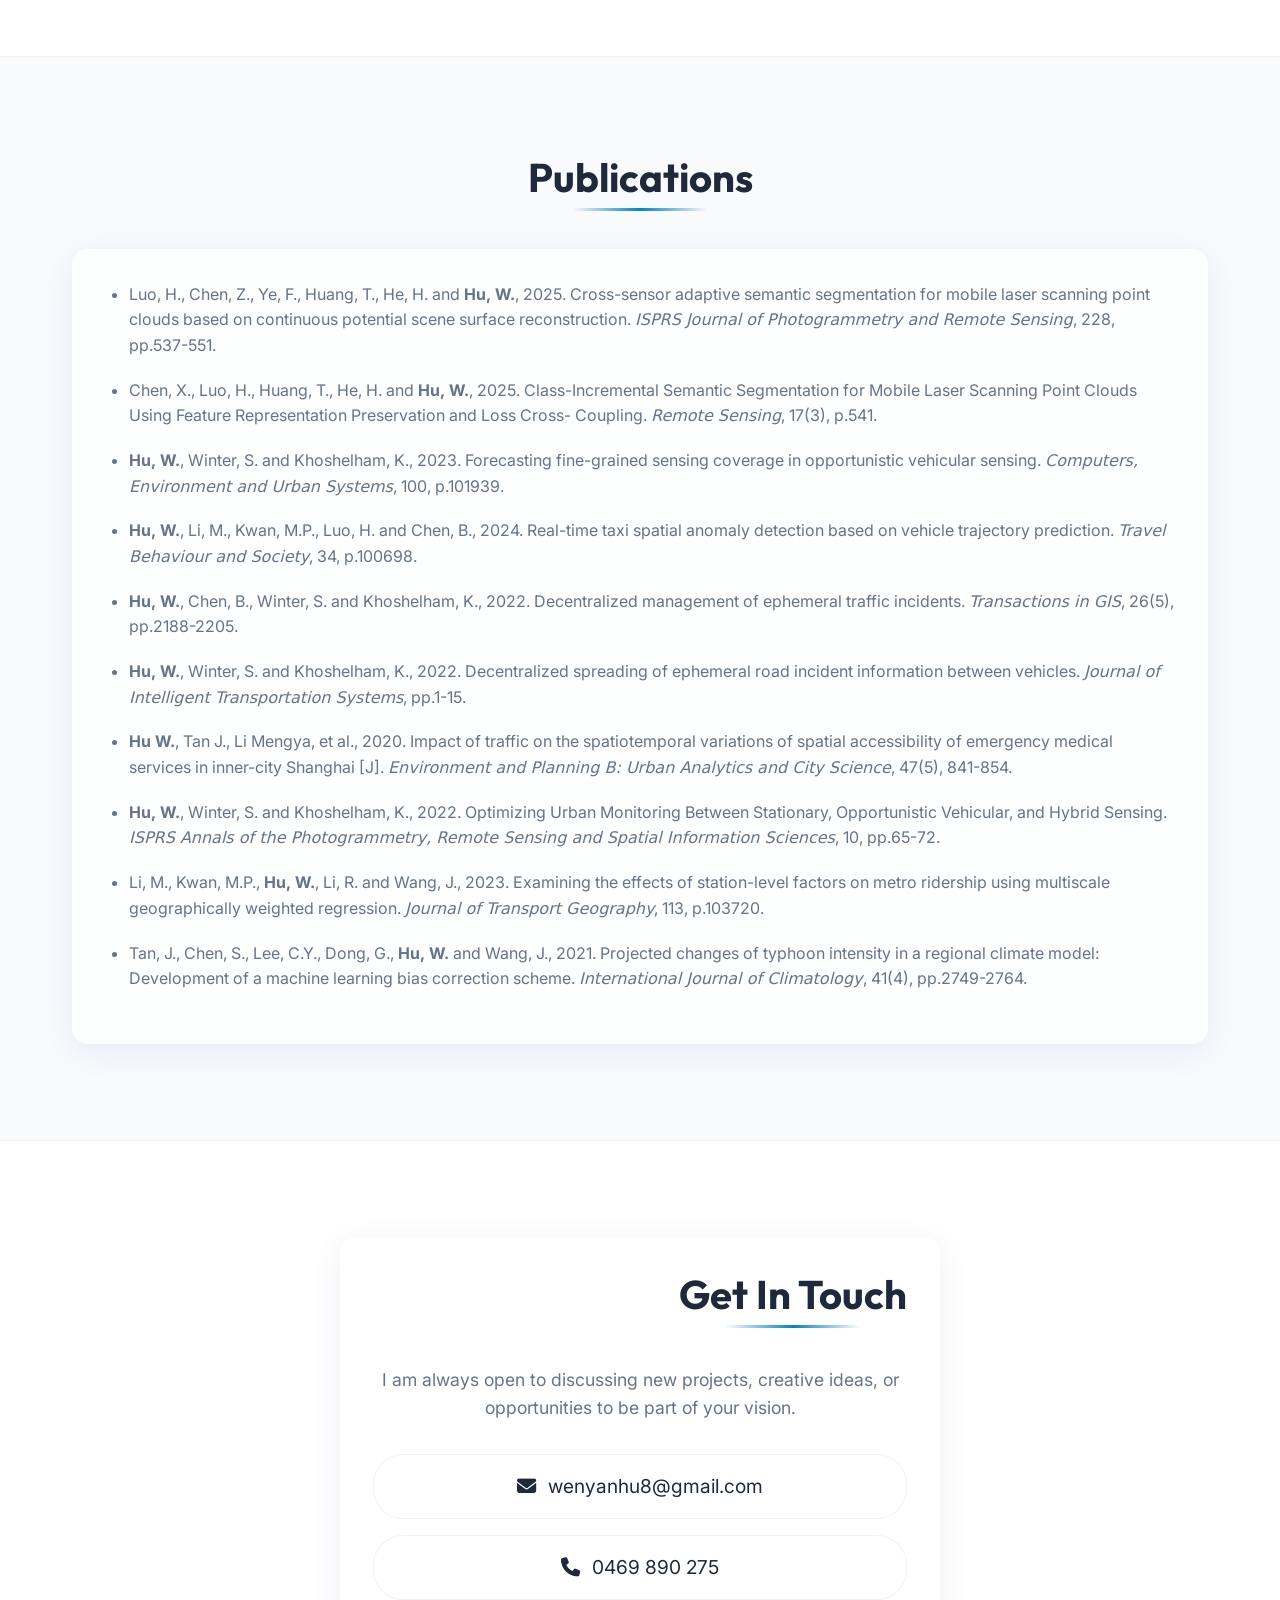
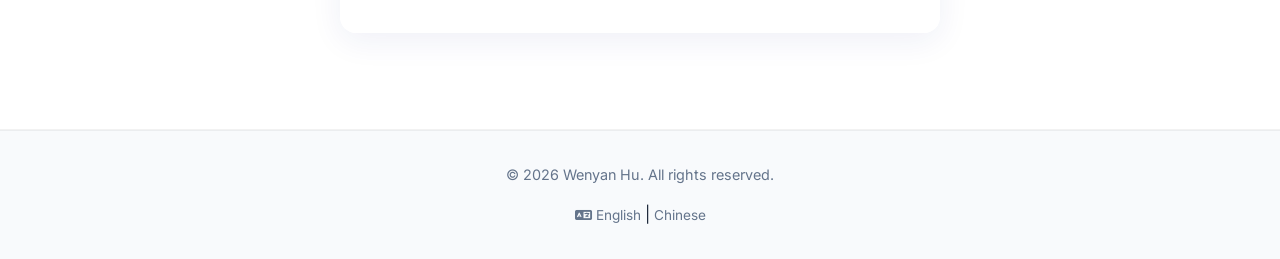
==== commit ba89f783: "CHECK IN" ====
--- a/index.html
+++ b/index.html
@@ -29,7 +29,6 @@
         <div class="nav-content">
             <a href="#hero" class="logo">WENYAN <span>HU</span></a>
             <ul class="nav-links">
-                <li><a href="#about">About</a></li>
                 <li><a href="#skills">Skills</a></li>
                 <li><a href="#experience">Experience</a></li>
                 <li><a href="#projects">Projects</a></li>
@@ -48,8 +47,12 @@
             <h1 class="name">Wenyan Hu<span class="name-dot">.</span></h1>
             <h2 class="role">Senior Spatial Analyst &amp; GIS Specialist</h2>
             <p class="hero-desc">
-                Enterprise GIS administration, spatial data governance, and geospatial modelling with a passion for
-                scalable geospatial solutions.
+                GIS specialist with a PhD in Geomatic Engineering and experience in the Victorian Public Service,
+                focusing on enterprise GIS administration, spatial data governance, and geospatial modelling.
+            </p>
+            <p class="hero-desc">
+                Proficient in ArcGIS Suite, Python, JavaScript, FME, C#, and SQL, with experience developing web GIS
+                applications and automated workflows.
             </p>
             <div class="hero-actions">
                 <a href="#projects" class="btn-primary">View My Work</a>
@@ -60,10 +63,11 @@
         </div>
         <div class="hero-image-container">
             <div class="hero-collage">
-                <img src="profile.png" alt="Wenyan Hu Profile 1" class="collage-img img-1">
-                <img src="https://images.unsplash.com/photo-1543269865-cbf427effbad?q=60&w=600&auto=format&fit=crop" alt="GIS Work" class="collage-img img-2">
-                <img src="https://images.unsplash.com/photo-1581091226825-a6a2a5aee158?q=60&w=600&auto=format&fit=crop" alt="Technology" class="collage-img img-3">
-                <img src="https://images.unsplash.com/photo-1551288049-bebda4e38f71?q=60&w=600&auto=format&fit=crop" alt="Data Analysis" class="collage-img img-4">
+                <img src="./photos/wh1.jpg" alt="Wenyan Hu Profile 1" class="collage-img img-1">
+                <img src="./photos/wh2.jpg" alt="Wenyan Hu Profile 2" class="collage-img img-2">
+                <img src="./photos/wh3.jpg" alt="Wenyan Hu Profile 3" class="collage-img img-3">
+                <img src="./photos/wh4.jpg" alt="Wenyan Hu Profile 4" class="collage-img img-4" alt="Data Analysis"
+                    class="collage-img img-4">
             </div>
         </div>
         <div class="hero-shapes">
@@ -72,46 +76,6 @@
         </div>
     </section>
 
-    <!-- About Section -->
-    <section id="about" class="section animate-on-scroll">
-        <div class="container">
-            <h2 class="section-title">About Me</h2>
-            <div class="about-grid">
-                <div class="about-text glass-card">
-                    <p>
-                        I am a GIS specialist with a PhD in Geomatic Engineering and experience in the Victorian Public
-                        Service, focusing on enterprise GIS administration, spatial data governance, and geospatial
-                        modelling.
-                    </p>
-                    <p>
-                        I am proficient in the ArcGIS Suite, Python, JavaScript, FME, C# and SQL, with experience
-                        developing web GIS applications, ArcGIS Pro add-ins, and automated geoprocessing workflows.
-                    </p>
-                    <p>
-                        I am passionate about scalable geospatial solutions, data quality, and analytical tools that
-                        enhance decision-making, and I thrive in fast-paced, collaborative environments.
-                    </p>
-                </div>
-                <div class="about-stats">
-                    <div class="stat-card glass-card">
-                        <i class="fas fa-globe-americas"></i>
-                        <h3>GIS Specialist</h3>
-                        <p>Enterprise Administration & Modeling</p>
-                    </div>
-                    <div class="stat-card glass-card">
-                        <i class="fas fa-code"></i>
-                        <h3>Full Stack Web GIS</h3>
-                        <p>JS/TS, AWS, React & ArcGIS API</p>
-                    </div>
-                    <div class="stat-card glass-card">
-                        <i class="fas fa-robot"></i>
-                        <h3>Automation</h3>
-                        <p>Python Geoprocessing & FME Pipelines</p>
-                    </div>
-                </div>
-            </div>
-        </div>
-    </section>
 
     <!-- Skills Section -->
     <section id="skills" class="section alt-bg animate-on-scroll">
@@ -222,82 +186,111 @@
             <h2 class="section-title">Projects</h2>
             <div class="projects-grid">
 
-                <a href="project-arcgis.html" class="project-card glass-card" style="text-decoration: none;">
+                <a href="project-arcgis.html" class="project-card glass-card"
+                    style="text-decoration: none; background: linear-gradient(rgba(255, 255, 255, 0.88), rgba(255, 255, 255, 0.88)), url('https://images.unsplash.com/photo-1558494949-ef010cbdcc31?q=80&w=800&auto=format&fit=crop') center/cover;">
                     <div class="project-year">2025 — Current</div>
                     <h3>ArcGIS Enterprise Deployment & Development</h3>
-                    <p>Deployed ArcGIS Enterprise on AWS EC2 including ArcGIS Server... <span style="color: var(--primary-color);">Read More</span></p>
+                    <p>Deployed ArcGIS Enterprise on AWS EC2 including ArcGIS Server... <span
+                            style="color: var(--primary-color);">Read More</span></p>
                     <div class="project-tags">
                         <span>AWS EC2</span><span>ArcGIS Enterprise</span><span>Server Admin</span>
                     </div>
                 </a>
 
-                <div class="project-card glass-card">
+                <a href="datasync.html" class="project-card glass-card"
+                    style="text-decoration: none; background: linear-gradient(rgba(255, 255, 255, 0.88), rgba(255, 255, 255, 0.88)), url('https://images.unsplash.com/photo-1551288049-bebda4e38f71?q=80&w=800&auto=format&fit=crop') center/cover;">
+                    <div class="project-year">2024 — Current</div>
+                    <h3>Automated Spatial Data Sync</h3>
+                    <p>Built automated Python workflows to synchronize spatial data between ShareDrive and AWS EC2.
+                        Implemented Git-based pipelines for publishing and maintaining ArcGIS Server map services. <span
+                            style="color: var(--primary-color);">Read More</span></p>
+                    <div class="project-tags">
+                        <span>Python</span><span>AWS</span><span>Git</span>
+                    </div>
+                </a>
+
+                <a href="addin-map-printing.html" class="project-card glass-card"
+                    style="text-decoration: none; background: linear-gradient(rgba(255, 255, 255, 0.88), rgba(255, 255, 255, 0.88)), url('photos/gazetted.png') center/cover;">
                     <div class="project-year">2024 — Current</div>
                     <h3>Add-in Tools for Map Printing</h3>
-                    <p>Migrated and enhanced C# ArcGIS add-ins to automate planning scheme amendment workflows. (Click to view details - Coming Soon)</p>
-                    <div class="project-tags">
-                        <span>C#</span><span>ArcGIS Pro SDK</span><span>Automation</span>
-                    </div>
-                </div>
-
-                <div class="project-card glass-card">
+                    <p>Migrated and enhanced C# ArcGIS add-ins to automate planning scheme amendment workflows. <span
+                            style="color: var(--primary-color);">Read More</span></p>
+                    <div class="project-tags">
+                        <span>C#</span><span>ArcGIS Pro SDK</span><span>ArcGIS
+                            Pro</span><span>Python</span><span>Automation</span>
+                    </div>
+                </a>
+
+                <a href="renewables_flow.html" class="project-card glass-card"
+                    style="text-decoration: none; background: linear-gradient(rgba(255, 255, 255, 0.88), rgba(255, 255, 255, 0.88)), url('https://images.unsplash.com/photo-1466611653911-95081537e5b7?q=80&w=800&auto=format&fit=crop') center/cover;">
                     <div class="project-year">2024 — Current</div>
                     <h3>Renewables & Heritage WebApps</h3>
                     <p>Developed and maintained GIS web applications for renewable and heritage data, supporting ETL
-                        workflows, web map configuration, and user management.</p>
-                    <div class="project-tags">
-                        <span>Web GIS</span><span>ETL</span><span>UI/UX</span>
-                    </div>
-                </div>
-
-                <div class="project-card glass-card">
-                    <div class="project-year">2024 — Current</div>
-                    <h3>Automated Spatial Data Sync</h3>
-                    <p>Built automated Python workflows to synchronize spatial data between ShareDrive and AWS EC2.
-                        Implemented Git-based pipelines for publishing and maintaining ArcGIS Server map services.</p>
-                    <div class="project-tags">
-                        <span>Python</span><span>AWS</span><span>CI/CD</span>
-                    </div>
-                </div>
-
-                <div class="project-card glass-card">
+                        workflows, web map configuration, and user management. <span
+                            style="color: var(--primary-color);">Read More</span></p>
+                    <div class="project-tags">
+                        <span>Web GIS</span><span>TypeScript</span><span>ETL</span><span>UI/UX</span>
+                    </div>
+                </a>
+
+                <div class="project-card glass-card"
+                    style="background: linear-gradient(rgba(255, 255, 255, 0.88), rgba(255, 255, 255, 0.88)), url('https://images.unsplash.com/photo-1544383835-bda2bc66a55d?q=80&w=800&auto=format&fit=crop') center/cover;">
                     <div class="project-year">2023 — 2024</div>
-                    <h3>Vic3D WebApp & VicPlan Definition Plan</h3>
-                    <p>Enhanced 3D web mapping platform functionality and migrated Definition Plan geoprocessing tools
-                        to ArcGIS Pro 3.x, supporting mapping teams with spatial data management.</p>
-                    <div class="project-tags">
-                        <span>3D Mapping</span><span>Geoprocessing</span><span>Python</span>
-                    </div>
-                </div>
-
-                <div class="project-card glass-card">
+                    <h3>Vic3D WebApp</h3>
+                    <p>Enhanced 3D web mapping platform functionality for visualizing complex urban spatial data
+                        and developmental layers across Victoria.</p>
+                    <div class="project-tags">
+                        <span>3D Mapping</span><span>TypeScript</span><span>ArcGIS API</span><span>Web GIS</span>
+                    </div>
+                </div>
+
+                <a href="other-webapps.html" class="project-card glass-card"
+                    style="text-decoration: none; background: linear-gradient(rgba(255, 255, 255, 0.88), rgba(255, 255, 255, 0.88)), url('https://images.unsplash.com/photo-1460925895917-afdab827c52f?q=80&w=800&auto=format&fit=crop') center/cover;">
+                    <div class="project-year">Ongoing</div>
+                    <h3>Other WebApps</h3>
+                    <p>Developing internal geospatial dashboards and custom web tools for spatial data visualization
+                        and administrative monitoring. <span style="color: var(--primary-color);">Read More</span></p>
+                    <div class="project-tags">
+                        <span>JavaScript</span><span>ArcGIS Maps SDK</span><span>UI/UX</span>
+                    </div>
+                </a>
+
+                <a href="vicplan.html" class="project-card glass-card"
+                    style="text-decoration: none; background: linear-gradient(rgba(255, 255, 255, 0.88), rgba(255, 255, 255, 0.88)), url('photos/vicplan.png') center/cover;">
+                    <div class="project-year">2023 — 2024</div>
+                    <h3>VicPlan Definition Plan</h3>
+                    <p>Migrated and optimized geoprocessing tools to ArcGIS Pro 3.x, supporting mapping teams with
+                        automated spatial data governance. <span style="color: var(--primary-color);">Read More</span>
+                    </p>
+                    <div class="project-tags">
+                        <span>Geoprocessing</span><span>Python</span><span>Data Governance</span>
+                    </div>
+                </a>
+
+                <div class="project-card glass-card"
+                    style="background: linear-gradient(rgba(255, 255, 255, 0.88), rgba(255, 255, 255, 0.88)), url('https://images.unsplash.com/photo-1449844908441-8829872d2607?q=80&w=800&auto=format&fit=crop') center/cover;">
                     <div class="project-year">2019 — 2021</div>
-                    <h3>Urban Traffic Simulation Research</h3>
+                    <h3>Urban Traffic Simulation</h3>
                     <p>Performed data processing and agent-based traffic simulation to analyse dynamic road events in
-                        Melbourne, contributing to peer-reviewed publications.</p>
-                    <div class="project-tags">
-                        <span>Agent-based Models</span><span>Data Processing</span><span>Research</span>
-                    </div>
-                </div>
-
-            </div>
-        </div>
-    </section>
-
-    <!-- Publications Section -->
-    <section id="publications" class="section animate-on-scroll">
-        <div class="container">
-            <h2 class="section-title">Publications</h2>
-            <div class="projects-grid">
-
-                <div class="project-card glass-card">
+                        Melbourne, contributing to research publications.</p>
+                    <div class="project-tags">
+                        <span>Agent-based Models</span><span>Python</span><span>Data Science</span><span>Big
+                            Data</span><span>Deep Learning</span>
+                    </div>
+                </div>
+
+                <div class="project-card glass-card"
+                    style="background: linear-gradient(rgba(255, 255, 255, 0.88), rgba(255, 255, 255, 0.88)), url('https://images.unsplash.com/photo-1508615039623-a25605d2b022?q=80&w=800&auto=format&fit=crop') center/cover;">
+                    <div class="project-year">Upcoming</div>
                     <h3>Coming Soon</h3>
-                    <p>Details about peer-reviewed publications and research output will be added here soon.</p>
-                </div>
-
-            </div>
-        </div>
-    </section>
+                    <p>This space will soon showcase new and innovative projects. Stay tuned!</p>
+
+                </div>
+
+            </div>
+        </div>
+    </section>
+
 
     <!-- Education Section -->
     <section id="education" class="section alt-bg animate-on-scroll">
@@ -327,6 +320,15 @@
 
                 <div class="timeline-item glass-card">
                     <div class="timeline-dot alt"></div>
+                    <div class="timeline-date">2018</div>
+                    <div class="timeline-content">
+                        <h3>Visiting Scholar, GIS</h3>
+                        <h4>Louisiana State University <span>| Baton Rouge, USA</span></h4>
+                    </div>
+                </div>
+
+                <div class="timeline-item glass-card">
+                    <div class="timeline-dot alt"></div>
                     <div class="timeline-date">2012 — 2016</div>
                     <div class="timeline-content">
                         <h3>Bachelor of Science, GIS</h3>
@@ -334,6 +336,54 @@
                     </div>
                 </div>
 
+            </div>
+        </div>
+    </section>
+
+    <!-- Publications Section -->
+    <section id="publications" class="section animate-on-scroll">
+        <div class="container">
+            <h2 class="section-title">Publications</h2>
+            <div class="project-card glass-card" style="width: 100%;">
+                <ul style="list-style-type: disc; padding-left: 1.5rem; color: var(--text-muted); line-height: 1.6;">
+                    <li style="margin-bottom: 1.2rem;">Luo, H., Chen, Z., Ye, F., Huang, T., He, H. and <strong>Hu,
+                            W.</strong>, 2025. Cross-sensor adaptive semantic segmentation for mobile laser scanning
+                        point clouds based on continuous potential scene surface reconstruction. <em>ISPRS Journal of
+                            Photogrammetry and Remote Sensing</em>, 228, pp.537-551.</li>
+                    <li style="margin-bottom: 1.2rem;">Chen, X., Luo, H., Huang, T., He, H. and <strong>Hu, W.</strong>,
+                        2025. Class-Incremental Semantic Segmentation for Mobile Laser Scanning Point Clouds Using
+                        Feature Representation Preservation and Loss Cross- Coupling. <em>Remote Sensing</em>, 17(3),
+                        p.541.</li>
+                    <li style="margin-bottom: 1.2rem;"><strong>Hu, W.</strong>, Winter, S. and Khoshelham, K., 2023.
+                        Forecasting fine-grained sensing coverage in opportunistic vehicular sensing. <em>Computers,
+                            Environment and Urban Systems</em>, 100, p.101939.</li>
+                    <li style="margin-bottom: 1.2rem;"><strong>Hu, W.</strong>, Li, M., Kwan, M.P., Luo, H. and Chen,
+                        B., 2024. Real-time taxi spatial anomaly detection based on vehicle trajectory prediction.
+                        <em>Travel Behaviour and Society</em>, 34, p.100698.
+                    </li>
+                    <li style="margin-bottom: 1.2rem;"><strong>Hu, W.</strong>, Chen, B., Winter, S. and Khoshelham, K.,
+                        2022. Decentralized management of ephemeral traffic incidents. <em>Transactions in GIS</em>,
+                        26(5), pp.2188-2205.</li>
+                    <li style="margin-bottom: 1.2rem;"><strong>Hu, W.</strong>, Winter, S. and Khoshelham, K., 2022.
+                        Decentralized spreading of ephemeral road incident information between vehicles. <em>Journal of
+                            Intelligent Transportation Systems</em>, pp.1-15.</li>
+                    <li style="margin-bottom: 1.2rem;"><strong>Hu W.</strong>, Tan J., Li Mengya, et al., 2020. Impact
+                        of traffic on the spatiotemporal variations of spatial accessibility of emergency medical
+                        services in inner-city Shanghai [J]. <em>Environment and Planning B: Urban Analytics and City
+                            Science</em>, 47(5), 841-854.</li>
+                    <li style="margin-bottom: 1.2rem;"><strong>Hu, W.</strong>, Winter, S. and Khoshelham, K., 2022.
+                        Optimizing Urban Monitoring Between Stationary, Opportunistic Vehicular, and Hybrid Sensing.
+                        <em>ISPRS Annals of the Photogrammetry, Remote Sensing and Spatial Information Sciences</em>,
+                        10, pp.65-72.
+                    </li>
+                    <li style="margin-bottom: 1.2rem;">Li, M., Kwan, M.P., <strong>Hu, W.</strong>, Li, R. and Wang, J.,
+                        2023. Examining the effects of station-level factors on metro ridership using multiscale
+                        geographically weighted regression. <em>Journal of Transport Geography</em>, 113, p.103720.</li>
+                    <li style="margin-bottom: 1.2rem;">Tan, J., Chen, S., Lee, C.Y., Dong, G., <strong>Hu, W.</strong>
+                        and Wang, J., 2021. Projected changes of typhoon intensity in a regional climate model:
+                        Development of a machine learning bias correction scheme. <em>International Journal of
+                            Climatology</em>, 41(4), pp.2749-2764.</li>
+                </ul>
             </div>
         </div>
     </section>
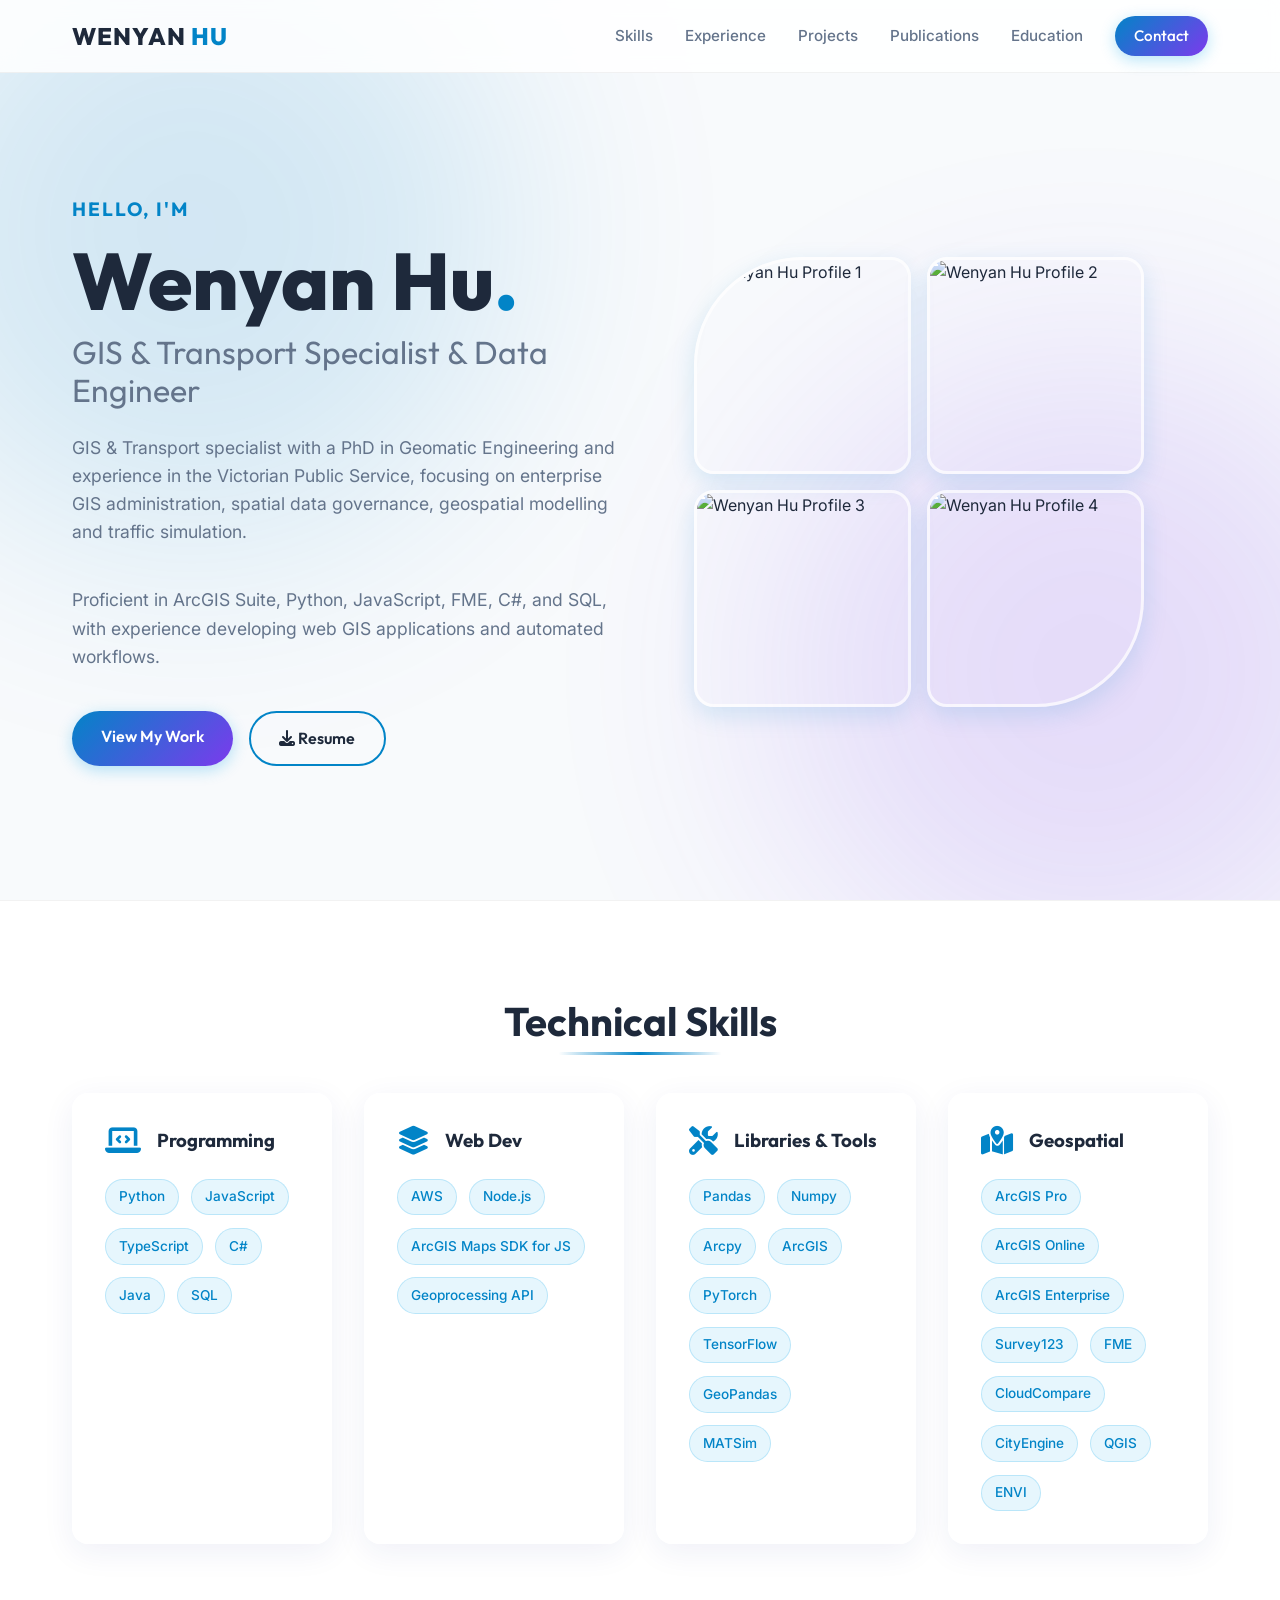
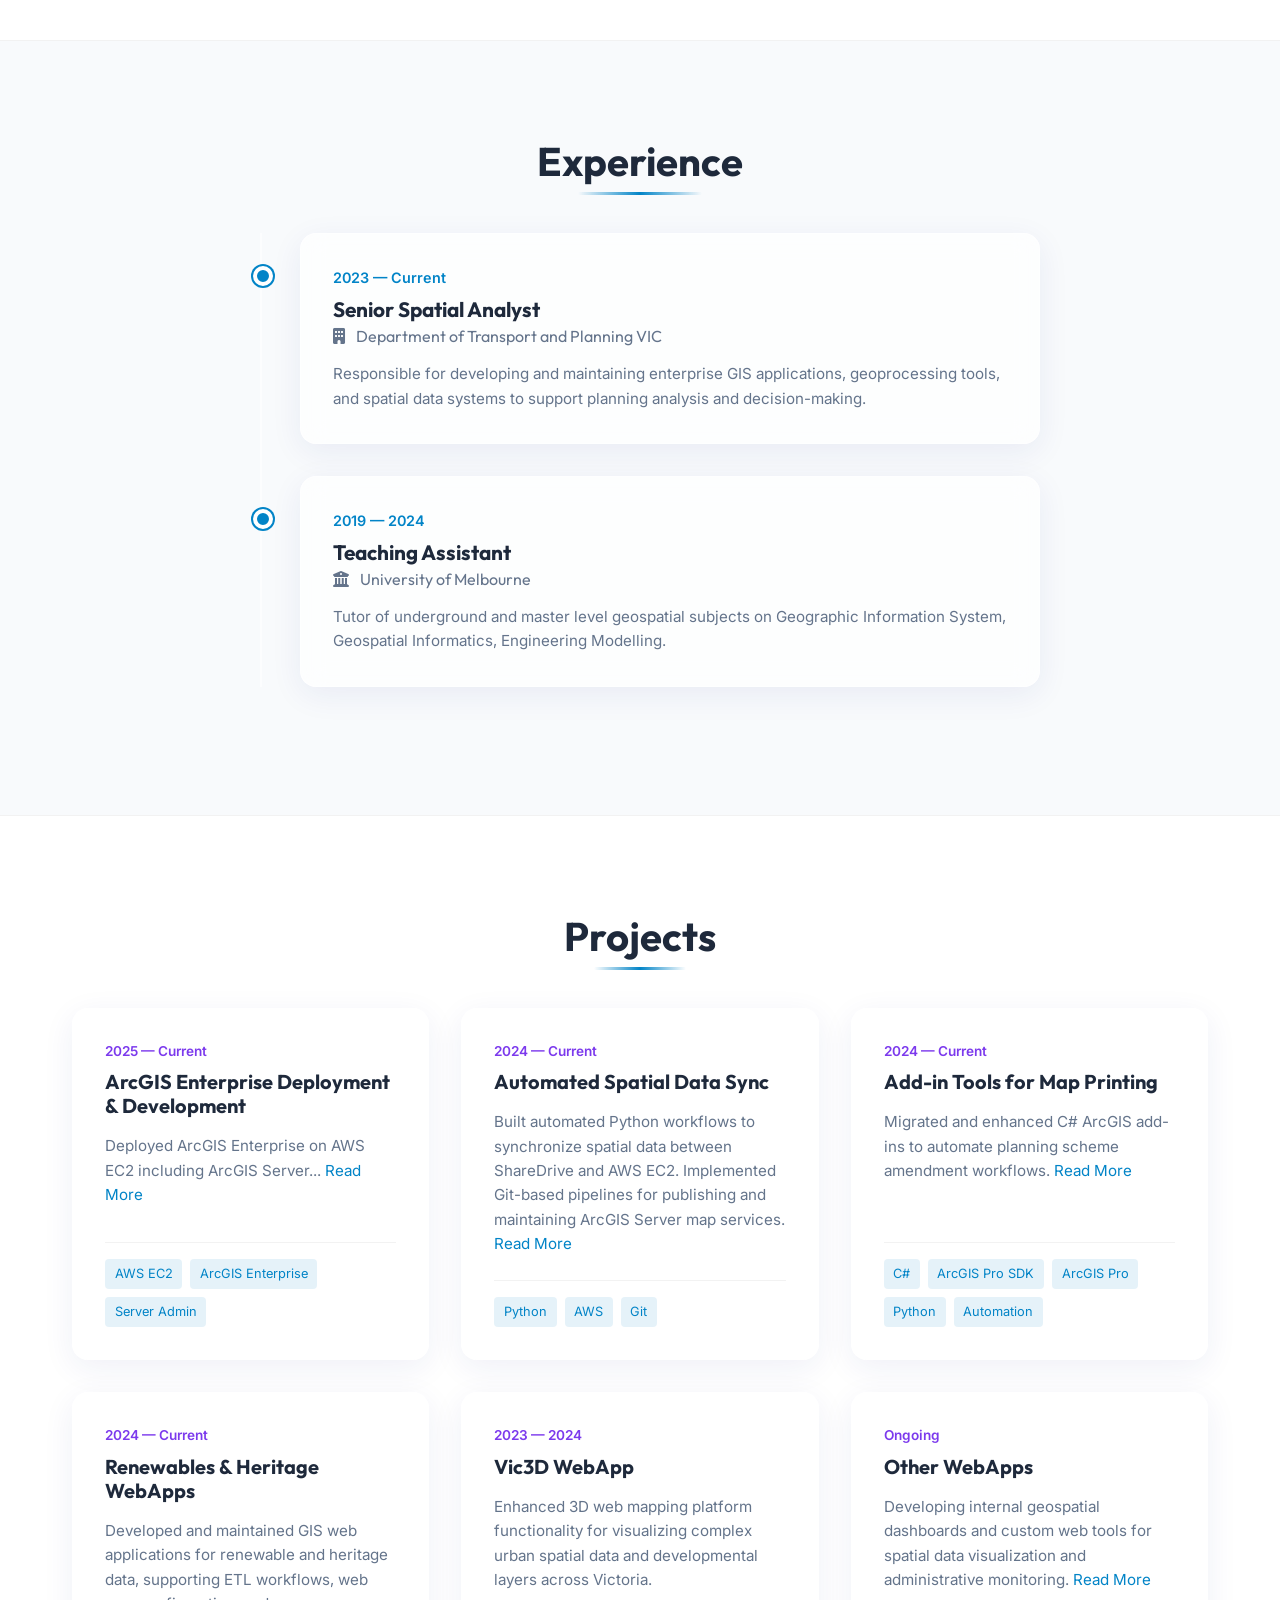
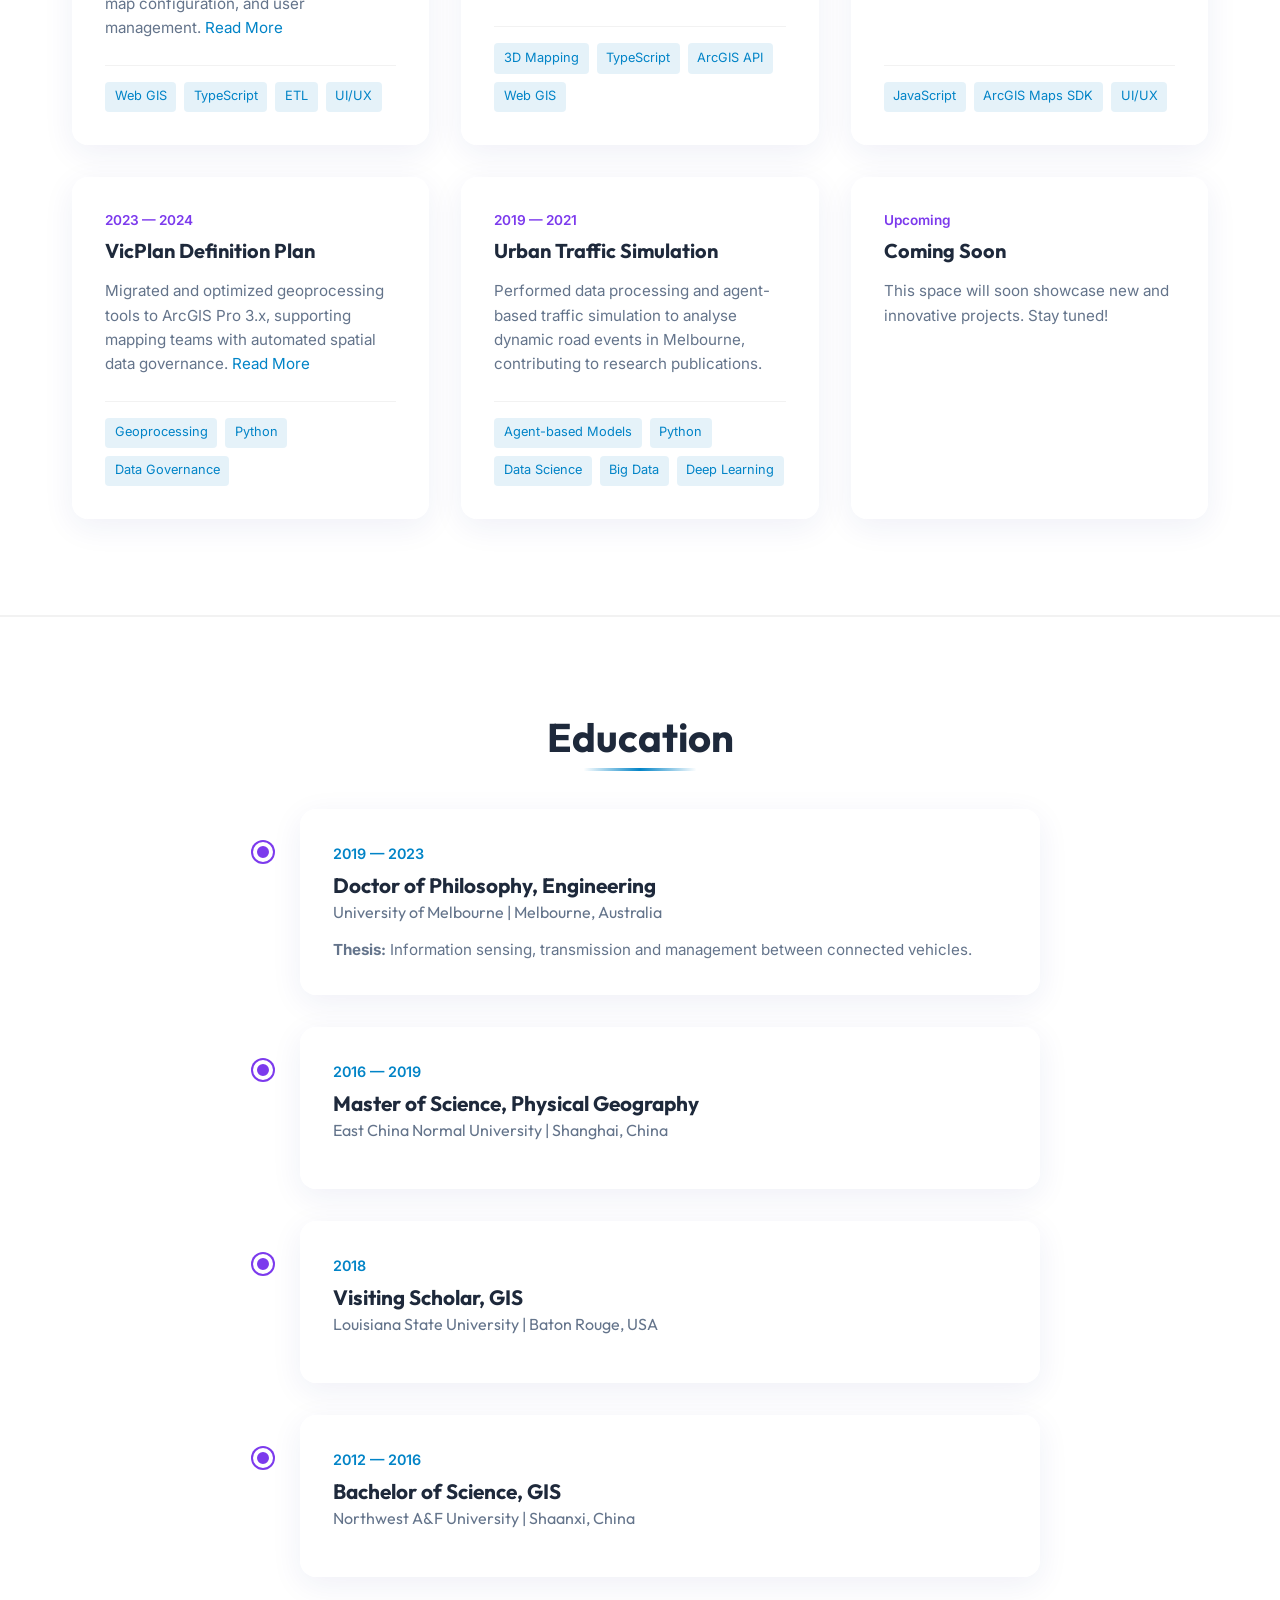
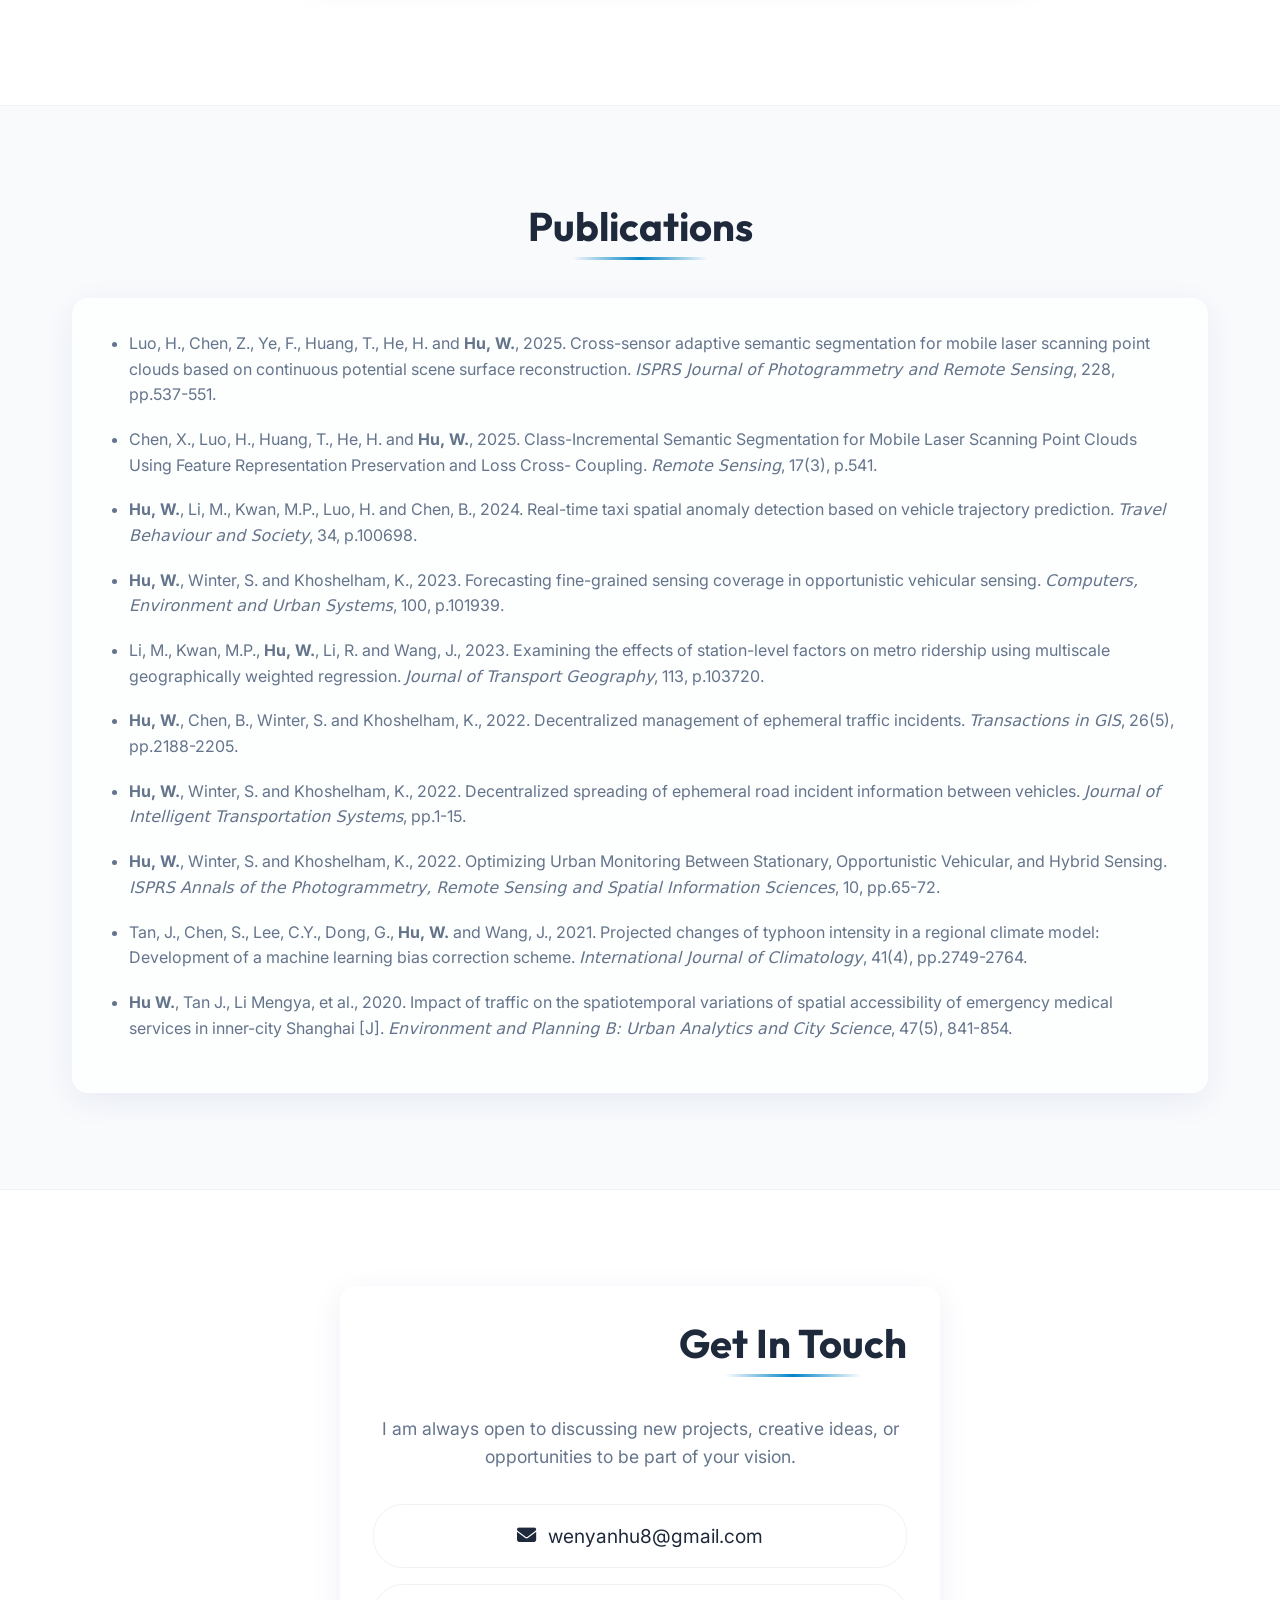
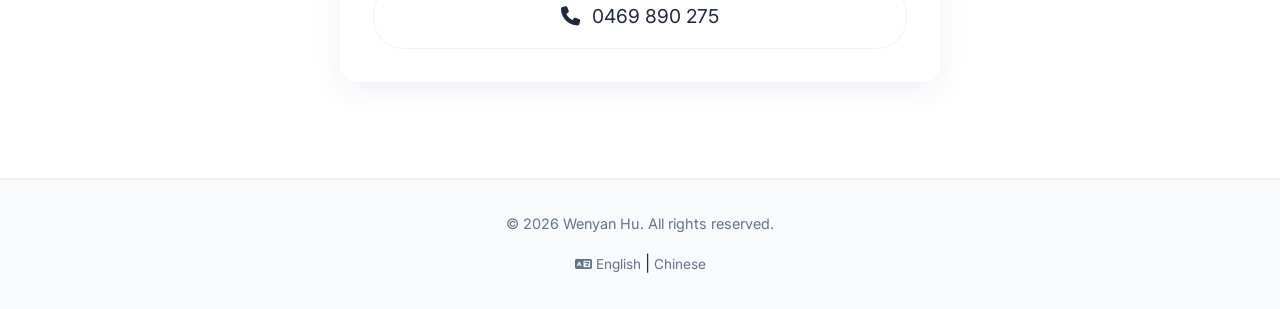
==== commit a11f373b: "add transport" ====
--- a/index.html
+++ b/index.html
@@ -4,7 +4,7 @@
 <head>
     <meta charset="UTF-8">
     <meta name="viewport" content="width=device-width, initial-scale=1.0">
-    <title>Wenyan Hu | Senior Spatial Analyst & GIS Specialist</title>
+    <title>Wenyan Hu | GIS & Transport Specialist & Data Engineer</title>
     <meta name="description"
         content="Portfolio of Wenyan Hu, GIS Specialist, Senior Spatial Analyst, and Web GIS Developer.">
 
@@ -45,10 +45,11 @@
         <div class="hero-content">
             <h3 class="greeting">Hello, I'm</h3>
             <h1 class="name">Wenyan Hu<span class="name-dot">.</span></h1>
-            <h2 class="role">Senior Spatial Analyst &amp; GIS Specialist</h2>
+            <h2 class="role">GIS &amp; Transport Specialist &amp; Data Engineer</h2>
             <p class="hero-desc">
-                GIS specialist with a PhD in Geomatic Engineering and experience in the Victorian Public Service,
-                focusing on enterprise GIS administration, spatial data governance, and geospatial modelling.
+                GIS & Transport specialist with a PhD in Geomatic Engineering and experience in the Victorian Public
+                Service, focusing on enterprise GIS administration, spatial data governance, geospatial modelling and
+                traffic simulation.
             </p>
             <p class="hero-desc">
                 Proficient in ArcGIS Suite, Python, JavaScript, FME, C#, and SQL, with experience developing web GIS
@@ -139,6 +140,8 @@
                         <span class="tag">ArcGIS Enterprise</span>
                         <span class="tag">Survey123</span>
                         <span class="tag">FME</span>
+                        <span class="tag">CloudCompare</span>
+                        <span class="tag">CityEngine</span>
                         <span class="tag">QGIS</span>
                         <span class="tag">ENVI</span>
                     </div>
@@ -354,12 +357,17 @@
                         2025. Class-Incremental Semantic Segmentation for Mobile Laser Scanning Point Clouds Using
                         Feature Representation Preservation and Loss Cross- Coupling. <em>Remote Sensing</em>, 17(3),
                         p.541.</li>
-                    <li style="margin-bottom: 1.2rem;"><strong>Hu, W.</strong>, Winter, S. and Khoshelham, K., 2023.
-                        Forecasting fine-grained sensing coverage in opportunistic vehicular sensing. <em>Computers,
-                            Environment and Urban Systems</em>, 100, p.101939.</li>
                     <li style="margin-bottom: 1.2rem;"><strong>Hu, W.</strong>, Li, M., Kwan, M.P., Luo, H. and Chen,
                         B., 2024. Real-time taxi spatial anomaly detection based on vehicle trajectory prediction.
                         <em>Travel Behaviour and Society</em>, 34, p.100698.
+                    </li>
+                    <li style="margin-bottom: 1.2rem;"><strong>Hu, W.</strong>, Winter, S. and Khoshelham, K., 2023.
+                        Forecasting fine-grained sensing coverage in opportunistic vehicular sensing. <em>Computers,
+                            Environment and Urban Systems</em>, 100, p.101939.
+                    </li>
+                    <li style="margin-bottom: 1.2rem;">Li, M., Kwan, M.P., <strong>Hu, W.</strong>, Li, R. and Wang, J.,
+                        2023. Examining the effects of station-level factors on metro ridership using multiscale
+                        geographically weighted regression. <em>Journal of Transport Geography</em>, 113, p.103720.
                     </li>
                     <li style="margin-bottom: 1.2rem;"><strong>Hu, W.</strong>, Chen, B., Winter, S. and Khoshelham, K.,
                         2022. Decentralized management of ephemeral traffic incidents. <em>Transactions in GIS</em>,
@@ -367,22 +375,21 @@
                     <li style="margin-bottom: 1.2rem;"><strong>Hu, W.</strong>, Winter, S. and Khoshelham, K., 2022.
                         Decentralized spreading of ephemeral road incident information between vehicles. <em>Journal of
                             Intelligent Transportation Systems</em>, pp.1-15.</li>
-                    <li style="margin-bottom: 1.2rem;"><strong>Hu W.</strong>, Tan J., Li Mengya, et al., 2020. Impact
-                        of traffic on the spatiotemporal variations of spatial accessibility of emergency medical
-                        services in inner-city Shanghai [J]. <em>Environment and Planning B: Urban Analytics and City
-                            Science</em>, 47(5), 841-854.</li>
                     <li style="margin-bottom: 1.2rem;"><strong>Hu, W.</strong>, Winter, S. and Khoshelham, K., 2022.
                         Optimizing Urban Monitoring Between Stationary, Opportunistic Vehicular, and Hybrid Sensing.
                         <em>ISPRS Annals of the Photogrammetry, Remote Sensing and Spatial Information Sciences</em>,
                         10, pp.65-72.
                     </li>
-                    <li style="margin-bottom: 1.2rem;">Li, M., Kwan, M.P., <strong>Hu, W.</strong>, Li, R. and Wang, J.,
-                        2023. Examining the effects of station-level factors on metro ridership using multiscale
-                        geographically weighted regression. <em>Journal of Transport Geography</em>, 113, p.103720.</li>
                     <li style="margin-bottom: 1.2rem;">Tan, J., Chen, S., Lee, C.Y., Dong, G., <strong>Hu, W.</strong>
                         and Wang, J., 2021. Projected changes of typhoon intensity in a regional climate model:
                         Development of a machine learning bias correction scheme. <em>International Journal of
-                            Climatology</em>, 41(4), pp.2749-2764.</li>
+                            Climatology</em>, 41(4), pp.2749-2764.
+                    </li>
+                    <li style="margin-bottom: 1.2rem;"><strong>Hu W.</strong>, Tan J., Li Mengya, et al., 2020. Impact
+                        of traffic on the spatiotemporal variations of spatial accessibility of emergency medical
+                        services in inner-city Shanghai [J]. <em>Environment and Planning B: Urban Analytics and City
+                            Science</em>, 47(5), 841-854.
+                    </li>
                 </ul>
             </div>
         </div>
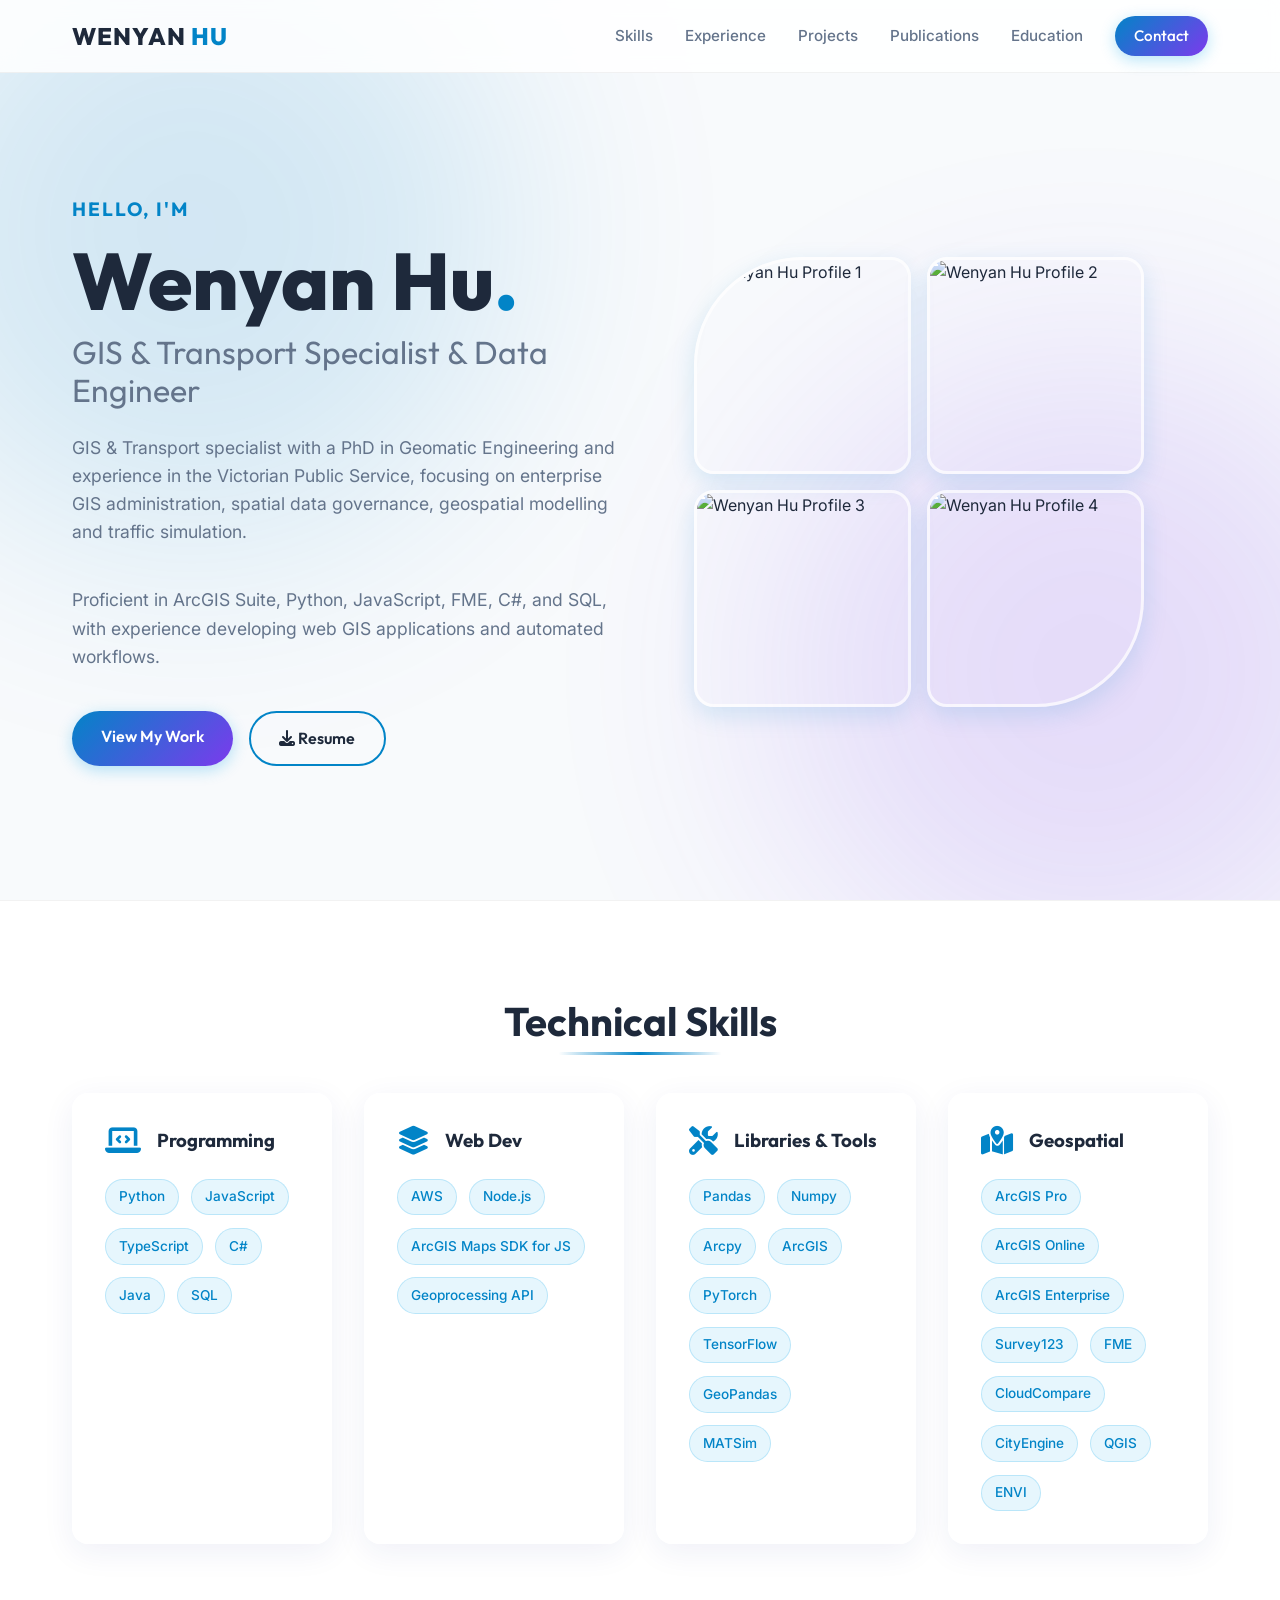
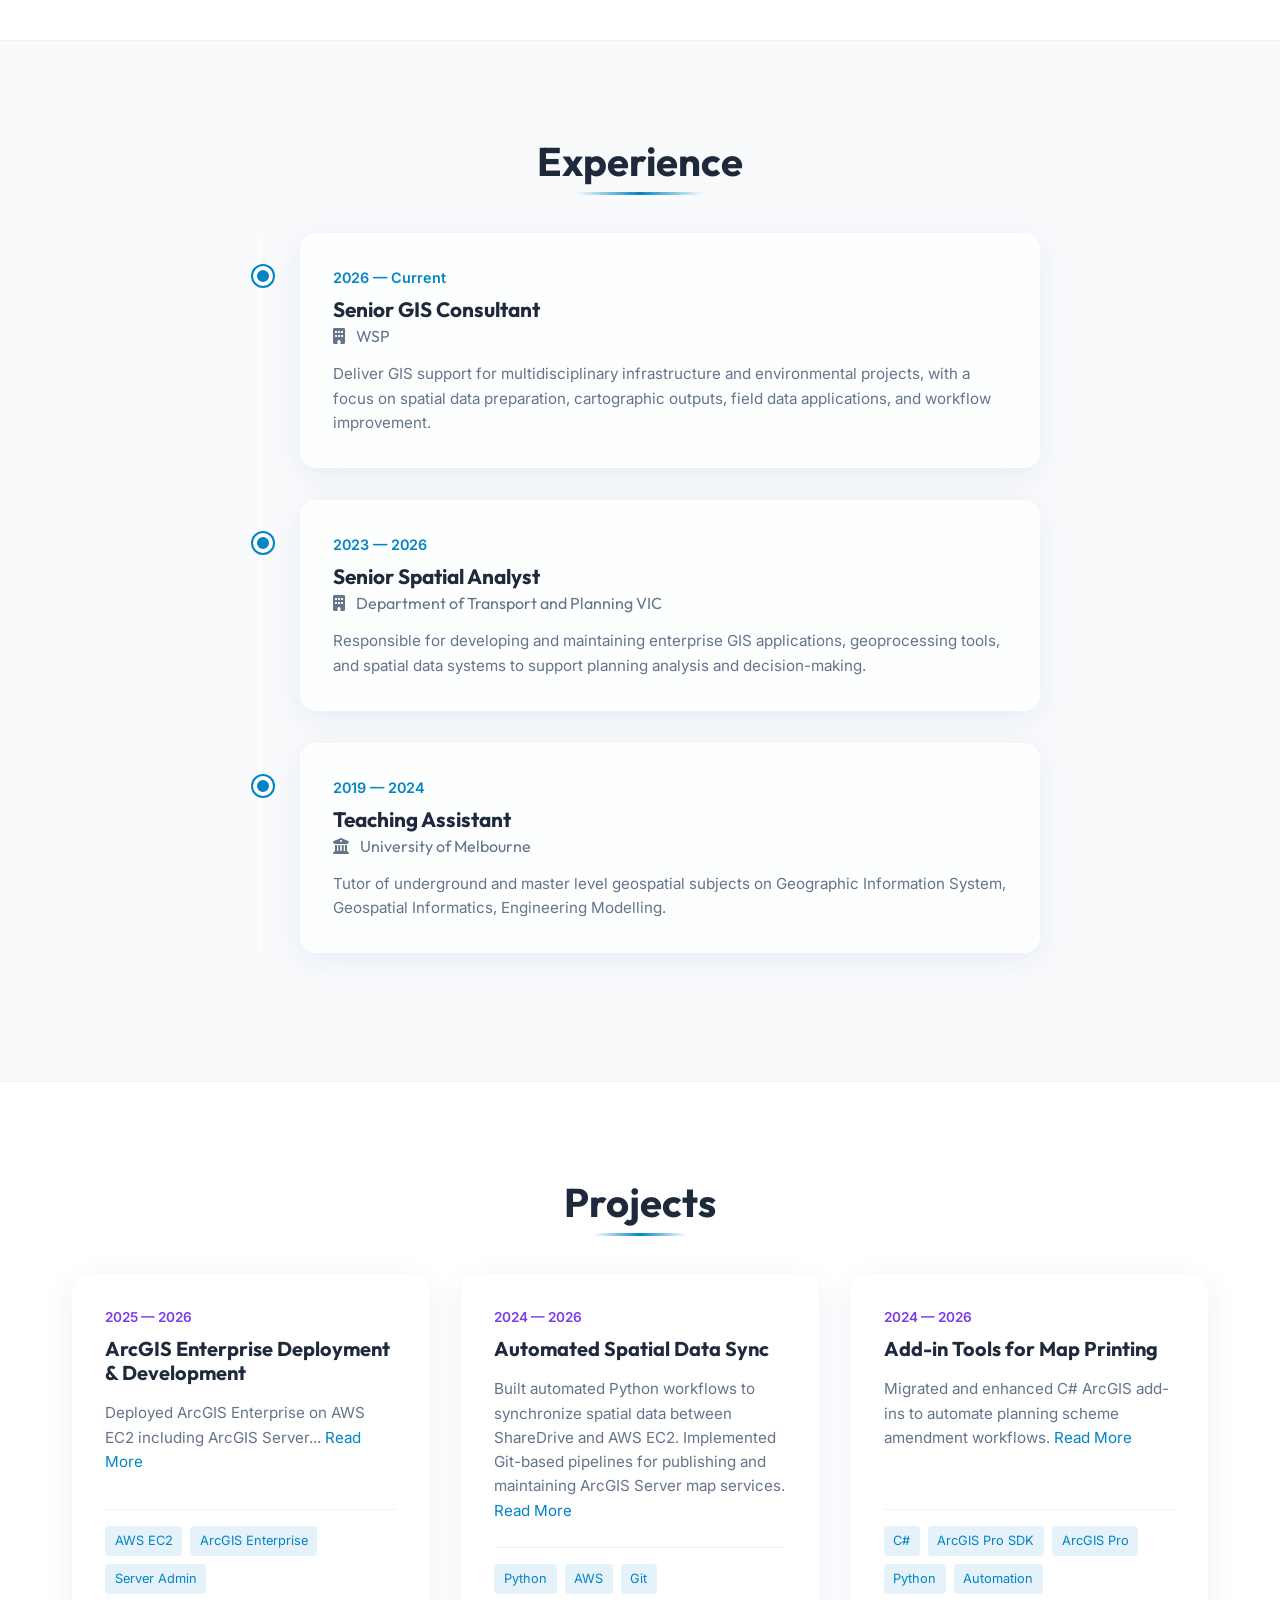
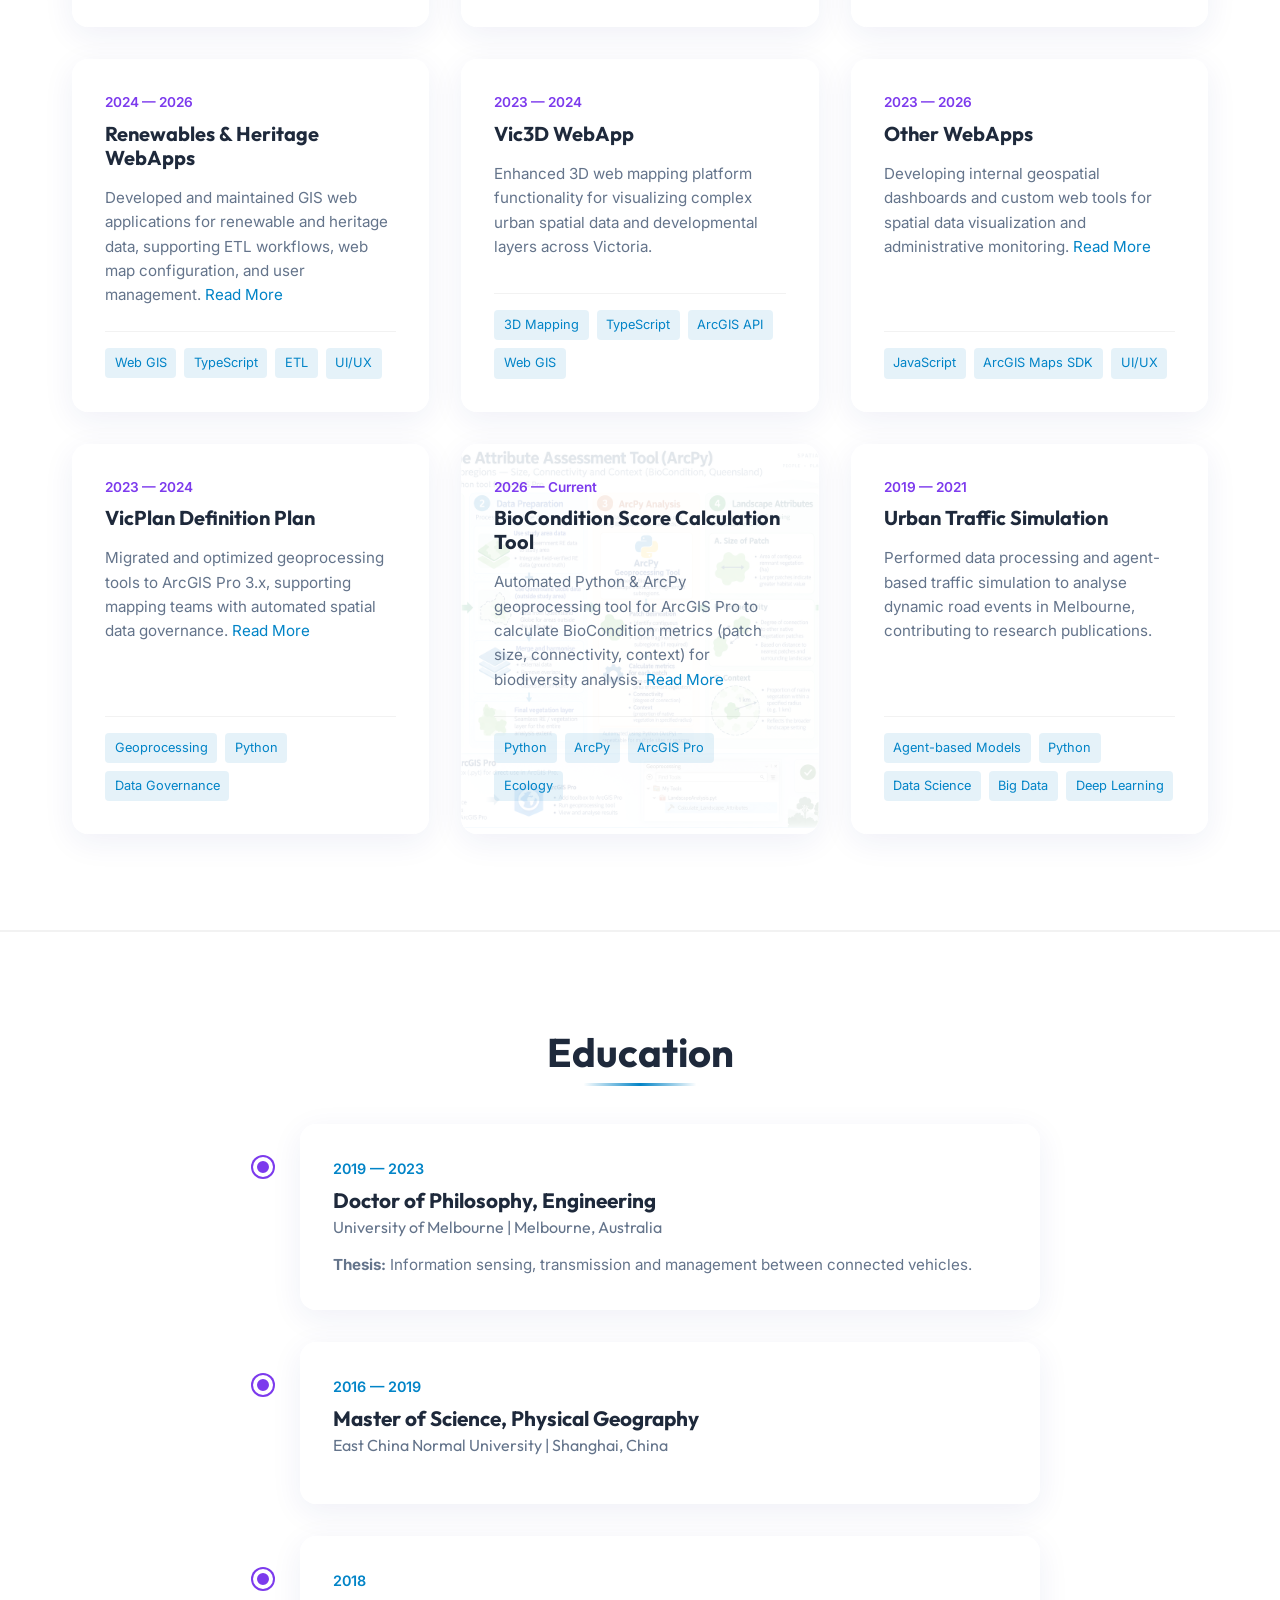
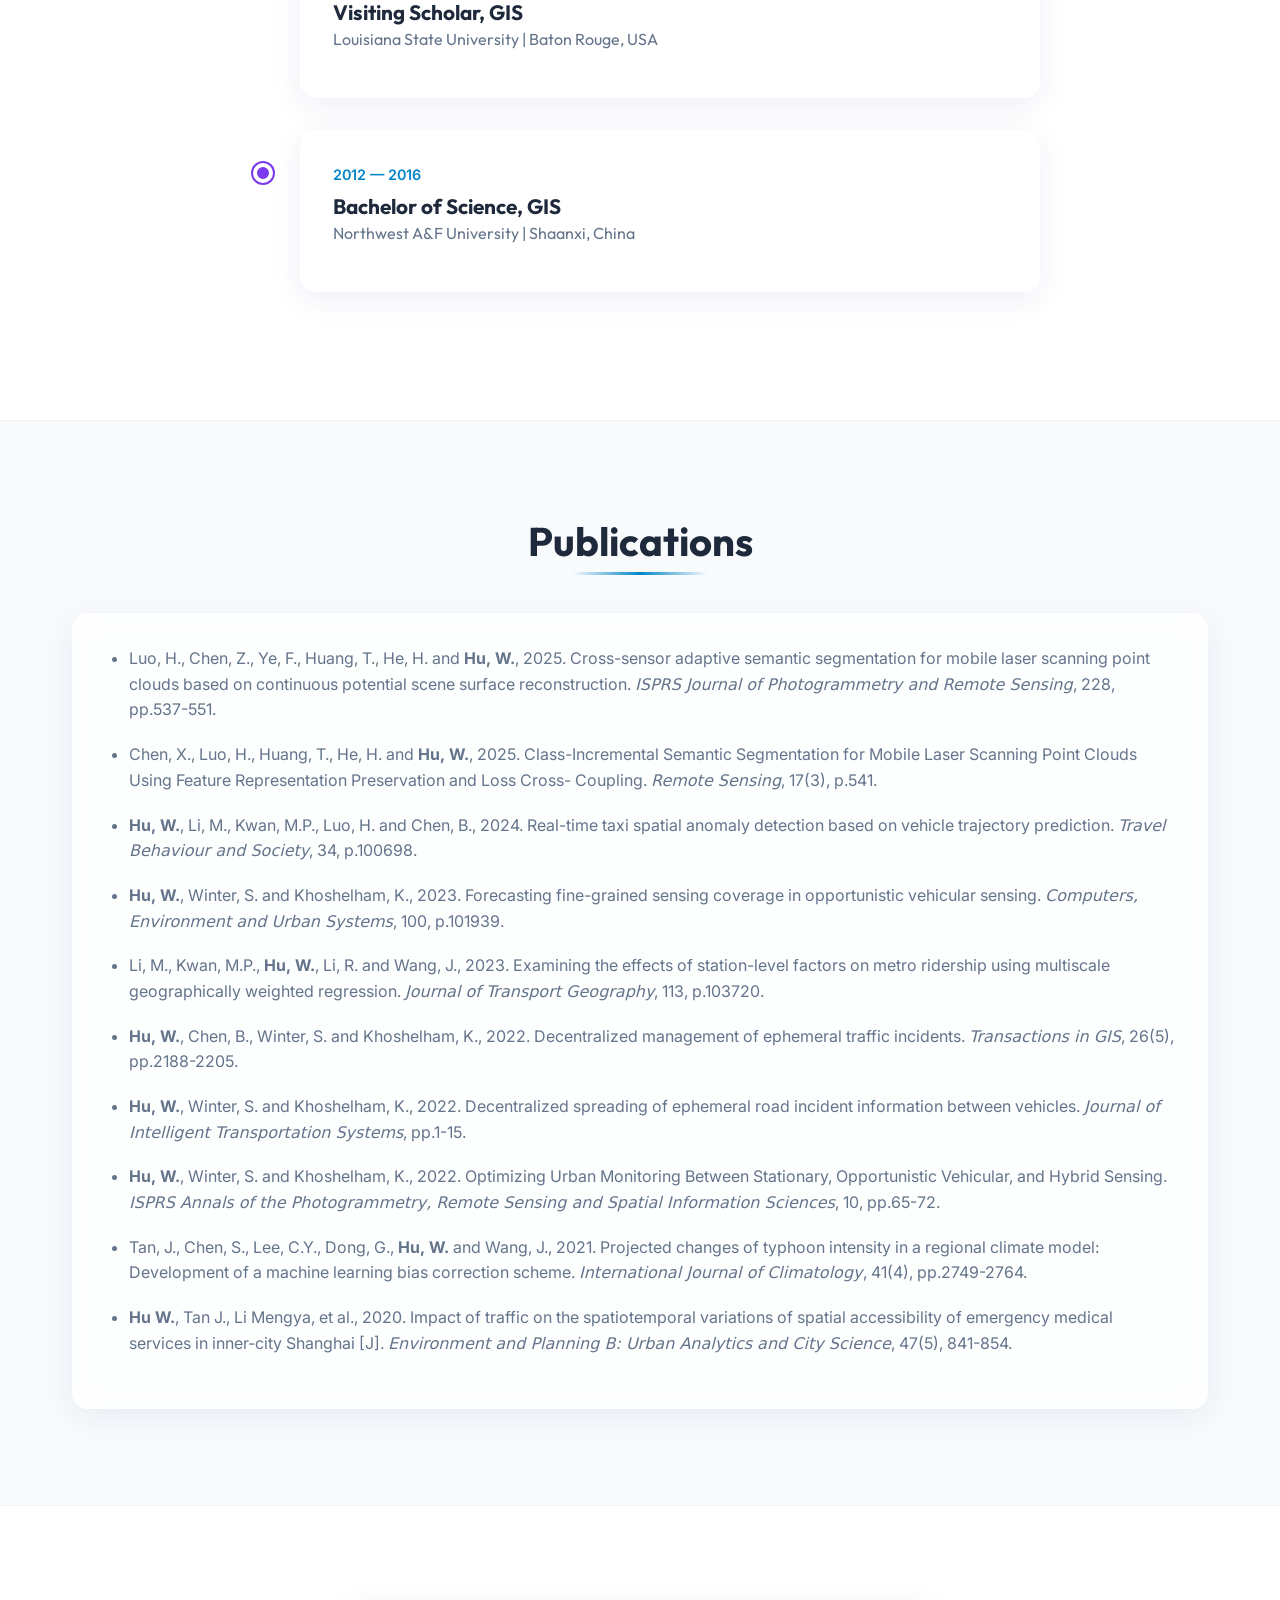
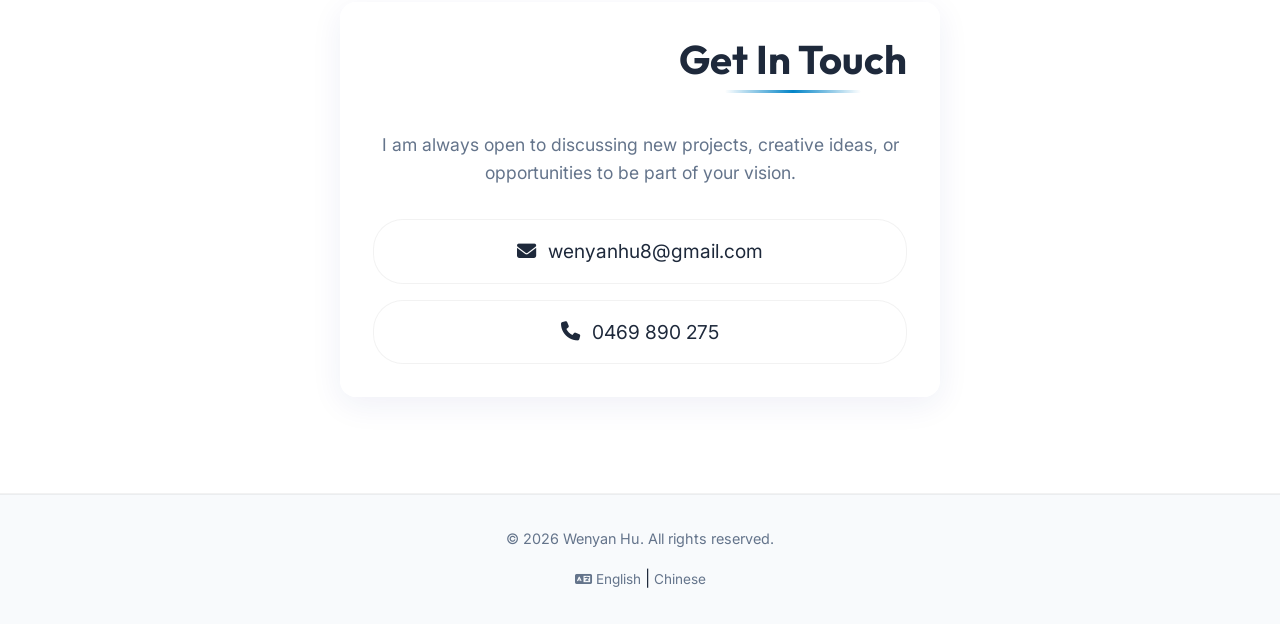
==== commit 3fec2869: "add biocondition score calculation" ====
--- a/index.html
+++ b/index.html
@@ -159,7 +159,19 @@
 
                 <div class="timeline-item glass-card">
                     <div class="timeline-dot"></div>
-                    <div class="timeline-date">2023 — Current</div>
+                    <div class="timeline-date">2026 — Current</div>
+                    <div class="timeline-content">
+                        <h3>Senior GIS Consultant</h3>
+                        <h4><i class="fas fa-building"></i> WSP</h4>
+                        <p>Deliver GIS support for multidisciplinary infrastructure and environmental projects, with a
+                            focus on spatial data preparation, cartographic outputs, field data applications, and
+                            workflow improvement.</p>
+                    </div>
+                </div>
+
+                <div class="timeline-item glass-card">
+                    <div class="timeline-dot"></div>
+                    <div class="timeline-date">2023 — 2026</div>
                     <div class="timeline-content">
                         <h3>Senior Spatial Analyst</h3>
                         <h4><i class="fas fa-building"></i> Department of Transport and Planning VIC</h4>
@@ -191,7 +203,7 @@
 
                 <a href="project-arcgis.html" class="project-card glass-card"
                     style="text-decoration: none; background: linear-gradient(rgba(255, 255, 255, 0.88), rgba(255, 255, 255, 0.88)), url('https://images.unsplash.com/photo-1558494949-ef010cbdcc31?q=80&w=800&auto=format&fit=crop') center/cover;">
-                    <div class="project-year">2025 — Current</div>
+                    <div class="project-year">2025 — 2026</div>
                     <h3>ArcGIS Enterprise Deployment & Development</h3>
                     <p>Deployed ArcGIS Enterprise on AWS EC2 including ArcGIS Server... <span
                             style="color: var(--primary-color);">Read More</span></p>
@@ -202,7 +214,7 @@
 
                 <a href="datasync.html" class="project-card glass-card"
                     style="text-decoration: none; background: linear-gradient(rgba(255, 255, 255, 0.88), rgba(255, 255, 255, 0.88)), url('https://images.unsplash.com/photo-1551288049-bebda4e38f71?q=80&w=800&auto=format&fit=crop') center/cover;">
-                    <div class="project-year">2024 — Current</div>
+                    <div class="project-year">2024 — 2026</div>
                     <h3>Automated Spatial Data Sync</h3>
                     <p>Built automated Python workflows to synchronize spatial data between ShareDrive and AWS EC2.
                         Implemented Git-based pipelines for publishing and maintaining ArcGIS Server map services. <span
@@ -214,7 +226,7 @@
 
                 <a href="addin-map-printing.html" class="project-card glass-card"
                     style="text-decoration: none; background: linear-gradient(rgba(255, 255, 255, 0.88), rgba(255, 255, 255, 0.88)), url('photos/gazetted.png') center/cover;">
-                    <div class="project-year">2024 — Current</div>
+                    <div class="project-year">2024 — 2026</div>
                     <h3>Add-in Tools for Map Printing</h3>
                     <p>Migrated and enhanced C# ArcGIS add-ins to automate planning scheme amendment workflows. <span
                             style="color: var(--primary-color);">Read More</span></p>
@@ -226,7 +238,7 @@
 
                 <a href="renewables_flow.html" class="project-card glass-card"
                     style="text-decoration: none; background: linear-gradient(rgba(255, 255, 255, 0.88), rgba(255, 255, 255, 0.88)), url('https://images.unsplash.com/photo-1466611653911-95081537e5b7?q=80&w=800&auto=format&fit=crop') center/cover;">
-                    <div class="project-year">2024 — Current</div>
+                    <div class="project-year">2024 — 2026</div>
                     <h3>Renewables & Heritage WebApps</h3>
                     <p>Developed and maintained GIS web applications for renewable and heritage data, supporting ETL
                         workflows, web map configuration, and user management. <span
@@ -249,7 +261,7 @@
 
                 <a href="other-webapps.html" class="project-card glass-card"
                     style="text-decoration: none; background: linear-gradient(rgba(255, 255, 255, 0.88), rgba(255, 255, 255, 0.88)), url('https://images.unsplash.com/photo-1460925895917-afdab827c52f?q=80&w=800&auto=format&fit=crop') center/cover;">
-                    <div class="project-year">Ongoing</div>
+                    <div class="project-year">2023 — 2026</div>
                     <h3>Other WebApps</h3>
                     <p>Developing internal geospatial dashboards and custom web tools for spatial data visualization
                         and administrative monitoring. <span style="color: var(--primary-color);">Read More</span></p>
@@ -270,6 +282,18 @@
                     </div>
                 </a>
 
+                <a href="biocondition.html" class="project-card glass-card"
+                    style="text-decoration: none; background: linear-gradient(rgba(255, 255, 255, 0.88), rgba(255, 255, 255, 0.88)), url('photos/biocondition.png') center/cover;">
+                    <div class="project-year">2026 — Current</div>
+                    <h3>BioCondition Score Calculation Tool</h3>
+                    <p>Automated Python & ArcPy geoprocessing tool for ArcGIS Pro to calculate BioCondition metrics
+                        (patch size, connectivity, context) for biodiversity analysis. <span
+                            style="color: var(--primary-color);">Read More</span></p>
+                    <div class="project-tags">
+                        <span>Python</span><span>ArcPy</span><span>ArcGIS Pro</span><span>Ecology</span>
+                    </div>
+                </a>
+
                 <div class="project-card glass-card"
                     style="background: linear-gradient(rgba(255, 255, 255, 0.88), rgba(255, 255, 255, 0.88)), url('https://images.unsplash.com/photo-1449844908441-8829872d2607?q=80&w=800&auto=format&fit=crop') center/cover;">
                     <div class="project-year">2019 — 2021</div>
@@ -280,14 +304,6 @@
                         <span>Agent-based Models</span><span>Python</span><span>Data Science</span><span>Big
                             Data</span><span>Deep Learning</span>
                     </div>
-                </div>
-
-                <div class="project-card glass-card"
-                    style="background: linear-gradient(rgba(255, 255, 255, 0.88), rgba(255, 255, 255, 0.88)), url('https://images.unsplash.com/photo-1508615039623-a25605d2b022?q=80&w=800&auto=format&fit=crop') center/cover;">
-                    <div class="project-year">Upcoming</div>
-                    <h3>Coming Soon</h3>
-                    <p>This space will soon showcase new and innovative projects. Stay tuned!</p>
-
                 </div>
 
             </div>
